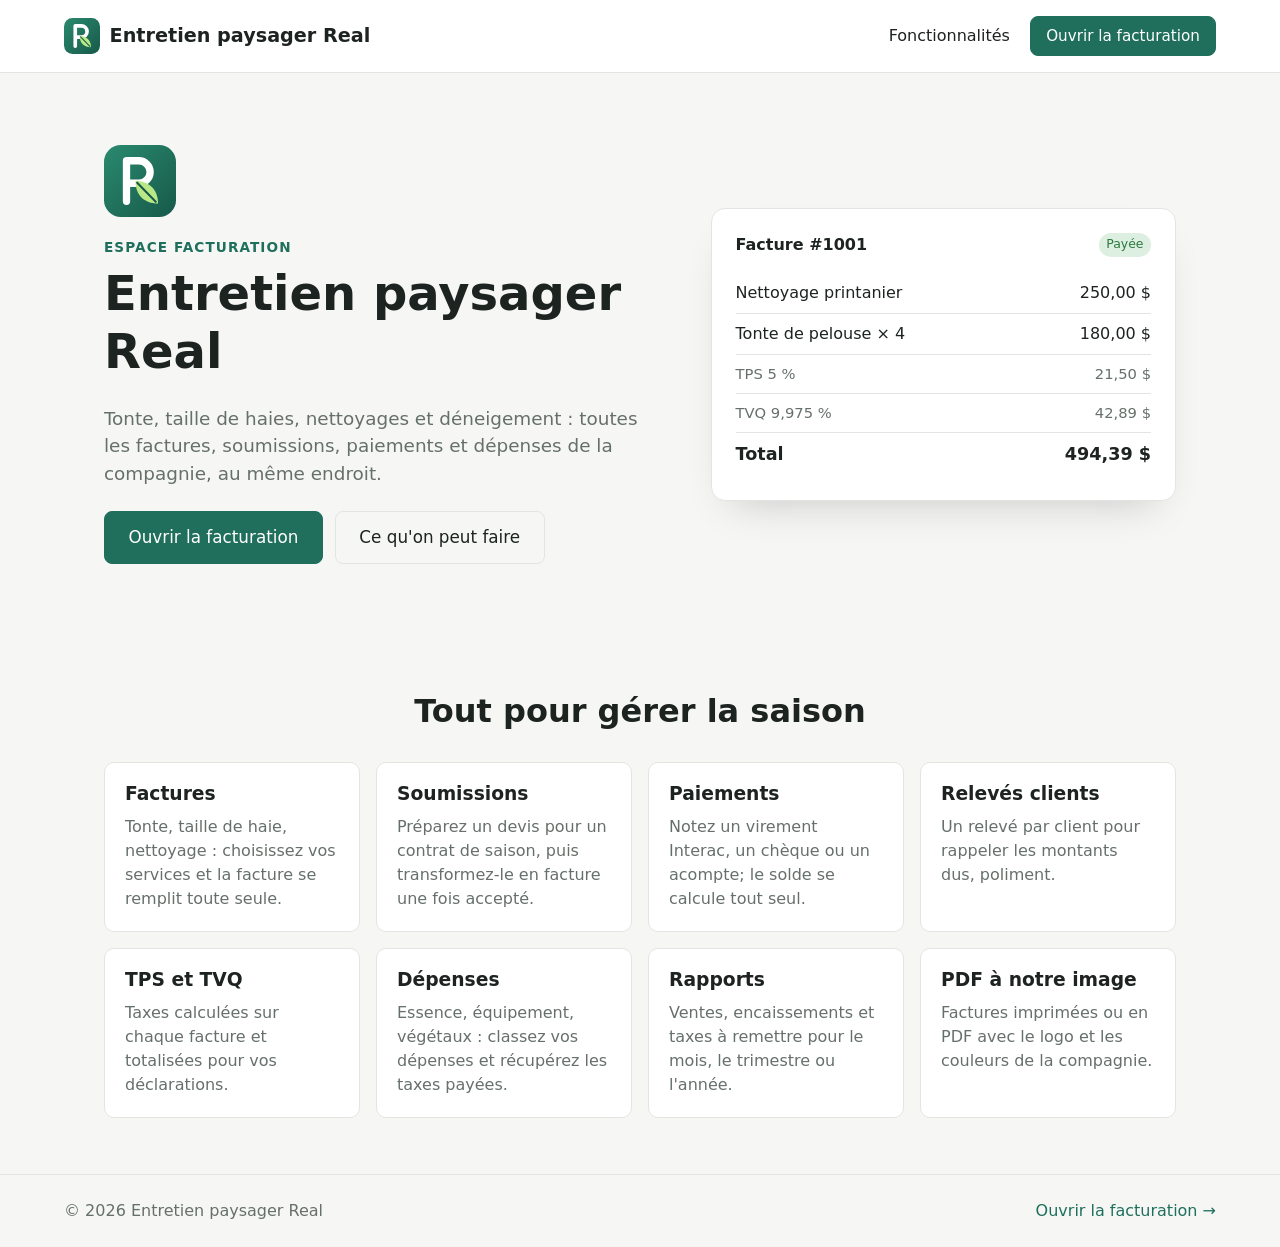
==== index.html @ 2d34df55 "Application de facturation Entretien paysager Real Factures, devis, paiements, releves, depenses et " ====
<!doctype html>
<html lang="fr">
<head>
<meta charset="utf-8">
<meta name="viewport" content="width=device-width, initial-scale=1">
<title>Entretien paysager Real — Facturation</title>
<link rel="stylesheet" href="styles.css">
<link rel="icon" href="logo.svg" type="image/svg+xml">
</head>
<body class="landing">
<header class="topbar">
  <a class="logo" href="index.html"><img class="logo-mark" src="logo.svg" alt=""> Entretien paysager Real</a>
  <nav>
    <a href="#fonctions">Fonctionnalités</a>
    <a class="btn btn-primary" href="app.html">Ouvrir la facturation</a>
  </nav>
</header>

<section class="hero">
  <div class="hero-text">
    <img class="hero-logo" src="logo.svg" alt="">
    <p class="eyebrow">Espace facturation</p>
    <h1>Entretien paysager Real</h1>
    <p>Tonte, taille de haies, nettoyages et déneigement : toutes les factures, soumissions, paiements et dépenses de la compagnie, au même endroit.</p>
    <div class="hero-actions">
      <a class="btn btn-primary btn-lg" href="app.html">Ouvrir la facturation</a>
      <a class="btn btn-ghost btn-lg" href="#fonctions">Ce qu'on peut faire</a>
    </div>
  </div>
  <div class="hero-card" aria-hidden="true">
    <div class="mock-head"><strong>Facture #1001</strong><span class="pill pill-paid">Payée</span></div>
    <div class="mock-row"><span>Nettoyage printanier</span><span>250,00 $</span></div>
    <div class="mock-row"><span>Tonte de pelouse × 4</span><span>180,00 $</span></div>
    <div class="mock-row muted"><span>TPS 5 %</span><span>21,50 $</span></div>
    <div class="mock-row muted"><span>TVQ 9,975 %</span><span>42,89 $</span></div>
    <div class="mock-row total"><span>Total</span><span>494,39 $</span></div>
  </div>
</section>

<section id="fonctions" class="features">
  <h2>Tout pour gérer la saison</h2>
  <div class="grid">
    <article><h3>Factures</h3><p>Tonte, taille de haie, nettoyage : choisissez vos services et la facture se remplit toute seule.</p></article>
    <article><h3>Soumissions</h3><p>Préparez un devis pour un contrat de saison, puis transformez-le en facture une fois accepté.</p></article>
    <article><h3>Paiements</h3><p>Notez un virement Interac, un chèque ou un acompte; le solde se calcule tout seul.</p></article>
    <article><h3>Relevés clients</h3><p>Un relevé par client pour rappeler les montants dus, poliment.</p></article>
    <article><h3>TPS et TVQ</h3><p>Taxes calculées sur chaque facture et totalisées pour vos déclarations.</p></article>
    <article><h3>Dépenses</h3><p>Essence, équipement, végétaux : classez vos dépenses et récupérez les taxes payées.</p></article>
    <article><h3>Rapports</h3><p>Ventes, encaissements et taxes à remettre pour le mois, le trimestre ou l'année.</p></article>
    <article><h3>PDF à notre image</h3><p>Factures imprimées ou en PDF avec le logo et les couleurs de la compagnie.</p></article>
  </div>
</section>

<footer class="footer">
  <span>© 2026 Entretien paysager Real</span>
  <a href="app.html">Ouvrir la facturation →</a>
</footer>
</body>
</html>
---- styles.css ----
:root {
  --brand: #1f6f5c;
  --brand-ink: #ffffff;
  --bg: #f6f7f5;
  --surface: #ffffff;
  --ink: #1d2320;
  --muted: #66706b;
  --line: #e2e6e3;
  --danger: #b4372f;
  --ok: #2c7a3f;
  --warn: #a8670b;
  --radius: 10px;
  font-family: system-ui, -apple-system, "Segoe UI", Roboto, sans-serif;
  color: var(--ink);
}
* { box-sizing: border-box; }
[hidden] { display: none !important; }
body { margin: 0; background: var(--bg); color: var(--ink); line-height: 1.5; }
a { color: var(--brand); text-decoration: none; }
h1, h2, h3 { line-height: 1.2; margin: 0 0 .5em; }

.btn { display: inline-flex; align-items: center; gap: .4em; border: 1px solid var(--line); background: var(--surface); color: var(--ink); padding: .5em 1em; border-radius: 8px; cursor: pointer; font: inherit; font-size: .95rem; }
.btn:hover { border-color: var(--brand); }
.btn-primary { background: var(--brand); color: var(--brand-ink); border-color: var(--brand); }
.btn-primary:hover { filter: brightness(1.08); }
.btn-ghost { background: transparent; }
.btn-danger { color: var(--danger); }
.btn-sm { padding: .25em .6em; font-size: .85rem; }
.btn-lg { padding: .75em 1.4em; font-size: 1.05rem; }

.logo { display: inline-flex; align-items: center; gap: .5em; font-weight: 700; font-size: 1.2rem; color: var(--ink); }
.logo-mark { display: block; width: 36px; height: 36px; }
.doc-logo { display: block; width: 56px; height: 56px; margin-bottom: 8px; }

.pill { font-size: .78rem; padding: .15em .6em; border-radius: 99px; background: var(--line); color: var(--muted); white-space: nowrap; }
.pill-paid { background: #dcefe1; color: var(--ok); }
.pill-partial { background: #fbecd2; color: var(--warn); }
.pill-unpaid, .pill-late { background: #f6dcda; color: var(--danger); }
.pill-accepted { background: #dcefe1; color: var(--ok); }

/* Landing */
.topbar { display: flex; justify-content: space-between; align-items: center; padding: 16px 5vw; background: var(--surface); border-bottom: 1px solid var(--line); flex-wrap: wrap; gap: 12px; }
.topbar nav { display: flex; gap: 20px; align-items: center; flex-wrap: wrap; }
.topbar nav a:not(.btn) { color: var(--ink); }
.hero { display: grid; grid-template-columns: 1.2fr 1fr; gap: 48px; align-items: center; padding: 72px 5vw; max-width: 1200px; margin: 0 auto; }
.hero h1 { font-size: clamp(2rem, 4vw, 3rem); }
.hero p { font-size: 1.15rem; color: var(--muted); }
.hero-logo { width: 72px; height: 72px; display: block; margin-bottom: 20px; }
.hero .eyebrow { font-size: .85rem; font-weight: 600; text-transform: uppercase; letter-spacing: .08em; color: var(--brand); margin: 0 0 8px; }
.hero-actions { display: flex; gap: 12px; flex-wrap: wrap; margin-top: 24px; }
.hero-card { background: var(--surface); border: 1px solid var(--line); border-radius: 14px; padding: 24px; box-shadow: 0 20px 40px -20px rgba(0,0,0,.2); }
.mock-head { display: flex; justify-content: space-between; margin-bottom: 16px; }
.mock-row { display: flex; justify-content: space-between; padding: 8px 0; border-bottom: 1px solid var(--line); }
.mock-row.muted { color: var(--muted); font-size: .92rem; }
.mock-row.total { font-weight: 700; border-bottom: 0; font-size: 1.1rem; }
.features, .pricing { padding: 56px 5vw; max-width: 1200px; margin: 0 auto; }
.features h2, .pricing h2 { text-align: center; font-size: 2rem; margin-bottom: 32px; }
.grid { display: grid; grid-template-columns: repeat(auto-fit, minmax(240px, 1fr)); gap: 16px; }
.grid article { background: var(--surface); border: 1px solid var(--line); border-radius: var(--radius); padding: 20px; }
.grid article p { color: var(--muted); margin: 0; }
.plan ul { padding-left: 1.2em; color: var(--muted); }
.plan .price { font-size: 2rem; font-weight: 700; color: var(--ink) !important; margin: 0 0 .5em !important; }
.plan .price small { font-size: 1rem; color: var(--muted); }
.plan-featured { border: 2px solid var(--brand) !important; }
.note { text-align: center; color: var(--muted); margin-top: 24px; }
.footer { display: flex; justify-content: space-between; flex-wrap: wrap; gap: 12px; padding: 24px 5vw; border-top: 1px solid var(--line); color: var(--muted); }

/* App */
body.app { display: grid; grid-template-columns: 230px 1fr; min-height: 100vh; }
.sidebar { background: var(--surface); border-right: 1px solid var(--line); padding: 20px 14px; position: sticky; top: 0; height: 100vh; }
.sidebar { display: flex; flex-direction: column; }
.sidebar-foot { margin-top: auto; padding-top: 16px; display: grid; gap: 8px; }
.sync { font-size: .78rem; color: var(--muted); }
.sync-error { color: var(--danger); }
.auth { position: fixed; inset: 0; z-index: 10; background: var(--bg); display: grid; place-items: center; padding: 16px; }
.auth[hidden] { display: none; }
.auth-card { width: min(400px, 100%); background: var(--surface); border: 1px solid var(--line); border-radius: 14px; padding: 28px; display: grid; gap: 4px; }
.auth-card .logo { margin-bottom: 12px; }
.auth-msg { background: var(--bg); border-radius: 8px; padding: 10px 12px; font-size: .9rem; margin: 0 0 8px; }
.auth-links { display: flex; justify-content: space-between; gap: 8px; margin-top: 12px; font-size: .88rem; }
.auth-links a { cursor: pointer; }
.sidebar .logo { font-size: 1.05rem; line-height: 1.25; }
.logo-mark { flex-shrink: 0; }
.sidebar nav { display: flex; flex-direction: column; gap: 2px; margin-top: 20px; }
.sidebar nav a { padding: .55em .8em; border-radius: 8px; color: var(--ink); cursor: pointer; }
.sidebar nav a:hover { background: var(--bg); }
.sidebar nav a.active { background: var(--brand); color: var(--brand-ink); }
.content { padding: 28px 32px; max-width: 1200px; width: 100%; min-width: 0; }
.page-head { display: flex; justify-content: space-between; align-items: center; gap: 12px; flex-wrap: wrap; margin-bottom: 20px; }
.page-head h1 { margin: 0; font-size: 1.6rem; }
.card { background: var(--surface); border: 1px solid var(--line); border-radius: var(--radius); padding: 20px; margin-bottom: 16px; }
.stats { display: grid; grid-template-columns: repeat(auto-fit, minmax(180px, 1fr)); gap: 12px; margin-bottom: 16px; }
.stat { background: var(--surface); border: 1px solid var(--line); border-radius: var(--radius); padding: 16px; }
.stat .label { color: var(--muted); font-size: .85rem; }
.stat .value { font-size: 1.5rem; font-weight: 700; }
.table-wrap { overflow-x: auto; }
table { width: 100%; border-collapse: collapse; }
th, td { text-align: left; padding: 10px 8px; border-bottom: 1px solid var(--line); vertical-align: middle; }
th { color: var(--muted); font-weight: 600; font-size: .85rem; }
td.num, th.num { text-align: right; font-variant-numeric: tabular-nums; white-space: nowrap; }
td { white-space: nowrap; }
td.actions { text-align: right; white-space: nowrap; }
td.actions .btn { margin-left: 4px; }
.empty { color: var(--muted); text-align: center; padding: 32px; }
.toolbar { display: flex; gap: 8px; flex-wrap: wrap; align-items: center; margin-bottom: 12px; }

label { display: block; font-size: .85rem; color: var(--muted); margin-bottom: 10px; }
input, select, textarea { display: block; width: 100%; margin-top: 4px; padding: .5em .6em; border: 1px solid var(--line); border-radius: 7px; font: inherit; color: var(--ink); background: var(--surface); }
input:focus, select:focus, textarea:focus { outline: 2px solid var(--brand); outline-offset: -1px; }
input[type=checkbox] { display: inline; width: auto; margin: 0 .4em 0 0; }
input[type=color] { height: 40px; padding: 2px; }
.row { display: grid; grid-template-columns: repeat(auto-fit, minmax(160px, 1fr)); gap: 12px; }

dialog { border: 0; border-radius: 14px; padding: 0; width: min(860px, 94vw); max-height: 92vh; box-shadow: 0 30px 60px -20px rgba(0,0,0,.4); }
dialog::backdrop { background: rgba(20,25,22,.45); }
#modal-form { padding: 24px; }
.modal-foot { display: flex; justify-content: flex-end; gap: 8px; margin-top: 16px; }
.items td { padding: 4px; }
.items input { margin: 0; }
.totals { margin-left: auto; width: min(320px, 100%); margin-top: 12px; }
.totals div { display: flex; justify-content: space-between; padding: 4px 0; }
.totals .grand { font-weight: 700; font-size: 1.1rem; border-top: 1px solid var(--line); padding-top: 8px; }

/* Printable document */
#print-area { display: none; }
.doc { background: #fff; color: #222; padding: 40px; font-size: 14px; }
.doc-head { display: flex; justify-content: space-between; gap: 24px; border-bottom: 4px solid var(--doc-color, var(--brand)); padding-bottom: 16px; margin-bottom: 24px; }
.doc-title { font-size: 28px; font-weight: 700; color: var(--doc-color, var(--brand)); text-transform: uppercase; letter-spacing: .05em; }
.doc-meta { text-align: right; }
.doc table th { color: #fff; background: var(--doc-color, var(--brand)); }
.doc .totals .grand { color: var(--doc-color, var(--brand)); }
.doc-foot { margin-top: 32px; color: #666; font-size: 12px; }

@media print {
  body.app { display: block; background: #fff; }
  .sidebar, .content, dialog { display: none !important; }
  #print-area { display: block; }
  .doc { padding: 0; }
  .doc table th { -webkit-print-color-adjust: exact; print-color-adjust: exact; }
  .doc-head { -webkit-print-color-adjust: exact; print-color-adjust: exact; }
}

@media (max-width: 800px) {
  .hero { grid-template-columns: 1fr; padding: 40px 16px; }
  .features, .pricing { padding: 40px 16px; }
  .topbar, .footer { padding: 14px 16px; }
  body.app { grid-template-columns: 1fr; }
  .sidebar { position: static; height: auto; padding: 12px 16px; }
  .sidebar nav { flex-direction: row; overflow-x: auto; margin-top: 12px; }
  .sidebar nav a { white-space: nowrap; }
  .content { padding: 20px 16px; }
}
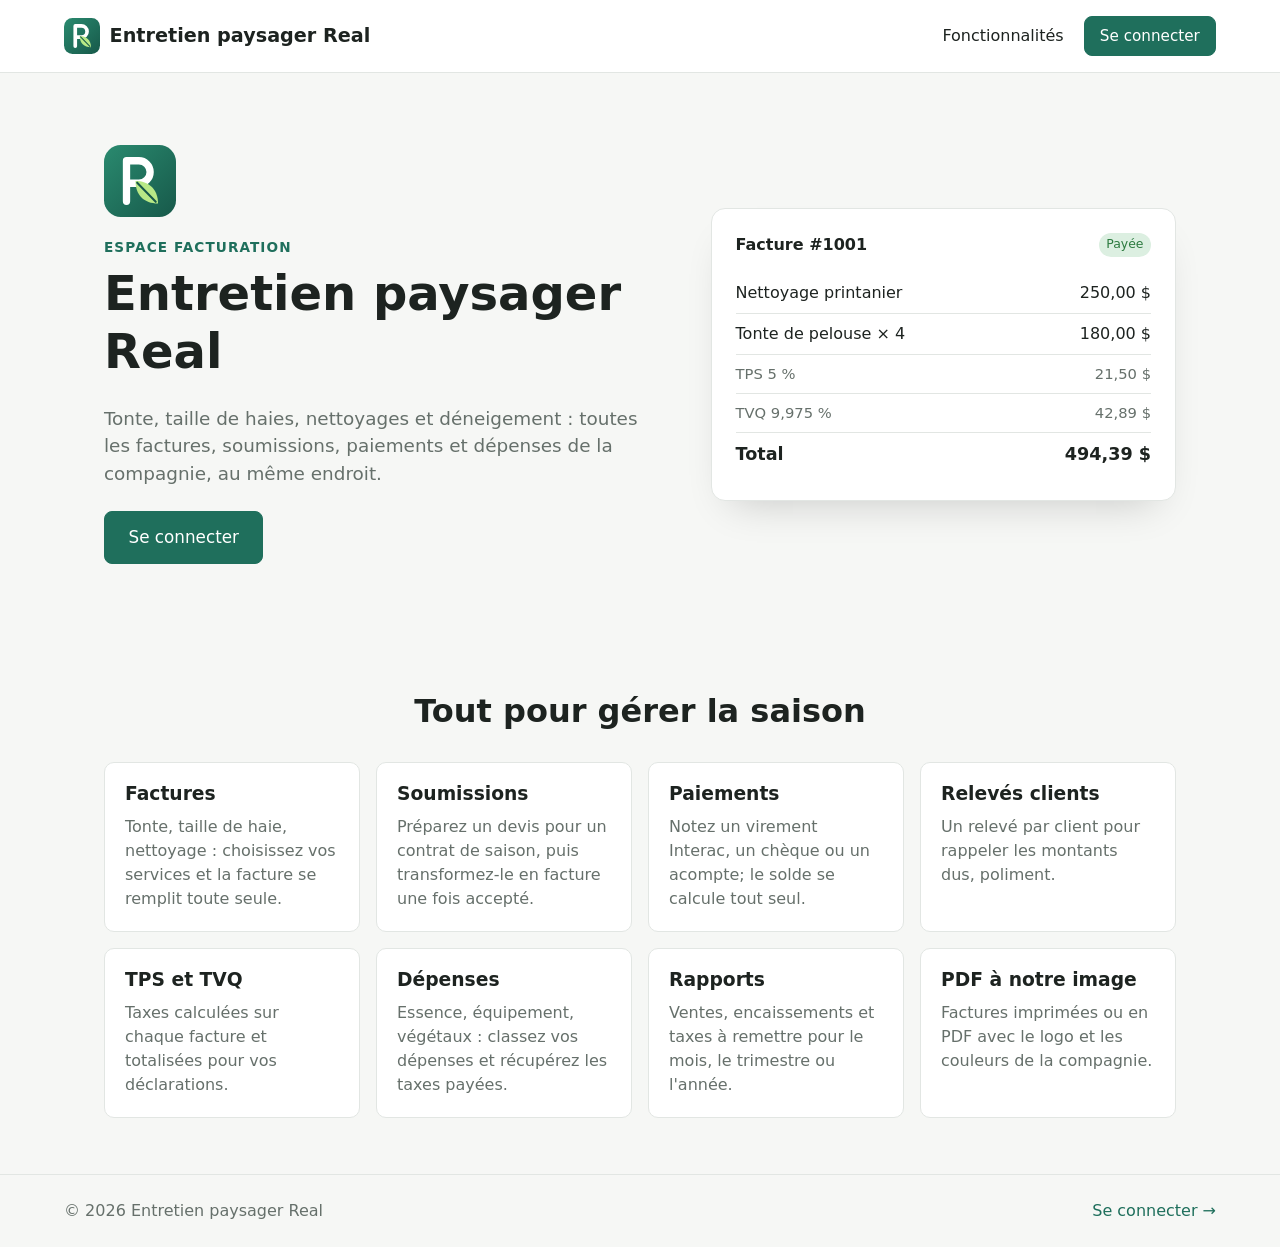
==== commit 02964650: "Page d'accueil : boutons « Se connecter » plus clairs Co-Authored-By: Claude Opus 5.5 <noreply@anthr" ====
--- a/index.html
+++ b/index.html
@@ -12,7 +12,7 @@
   <a class="logo" href="index.html"><img class="logo-mark" src="logo.svg" alt=""> Entretien paysager Real</a>
   <nav>
     <a href="#fonctions">Fonctionnalités</a>
-    <a class="btn btn-primary" href="app.html">Ouvrir la facturation</a>
+    <a class="btn btn-primary" href="app.html">Se connecter</a>
   </nav>
 </header>
 
@@ -23,8 +23,7 @@
     <h1>Entretien paysager Real</h1>
     <p>Tonte, taille de haies, nettoyages et déneigement : toutes les factures, soumissions, paiements et dépenses de la compagnie, au même endroit.</p>
     <div class="hero-actions">
-      <a class="btn btn-primary btn-lg" href="app.html">Ouvrir la facturation</a>
-      <a class="btn btn-ghost btn-lg" href="#fonctions">Ce qu'on peut faire</a>
+      <a class="btn btn-primary btn-lg" href="app.html">Se connecter</a>
     </div>
   </div>
   <div class="hero-card" aria-hidden="true">
@@ -53,7 +52,7 @@
 
 <footer class="footer">
   <span>© 2026 Entretien paysager Real</span>
-  <a href="app.html">Ouvrir la facturation →</a>
+  <a href="app.html">Se connecter →</a>
 </footer>
 </body>
 </html>
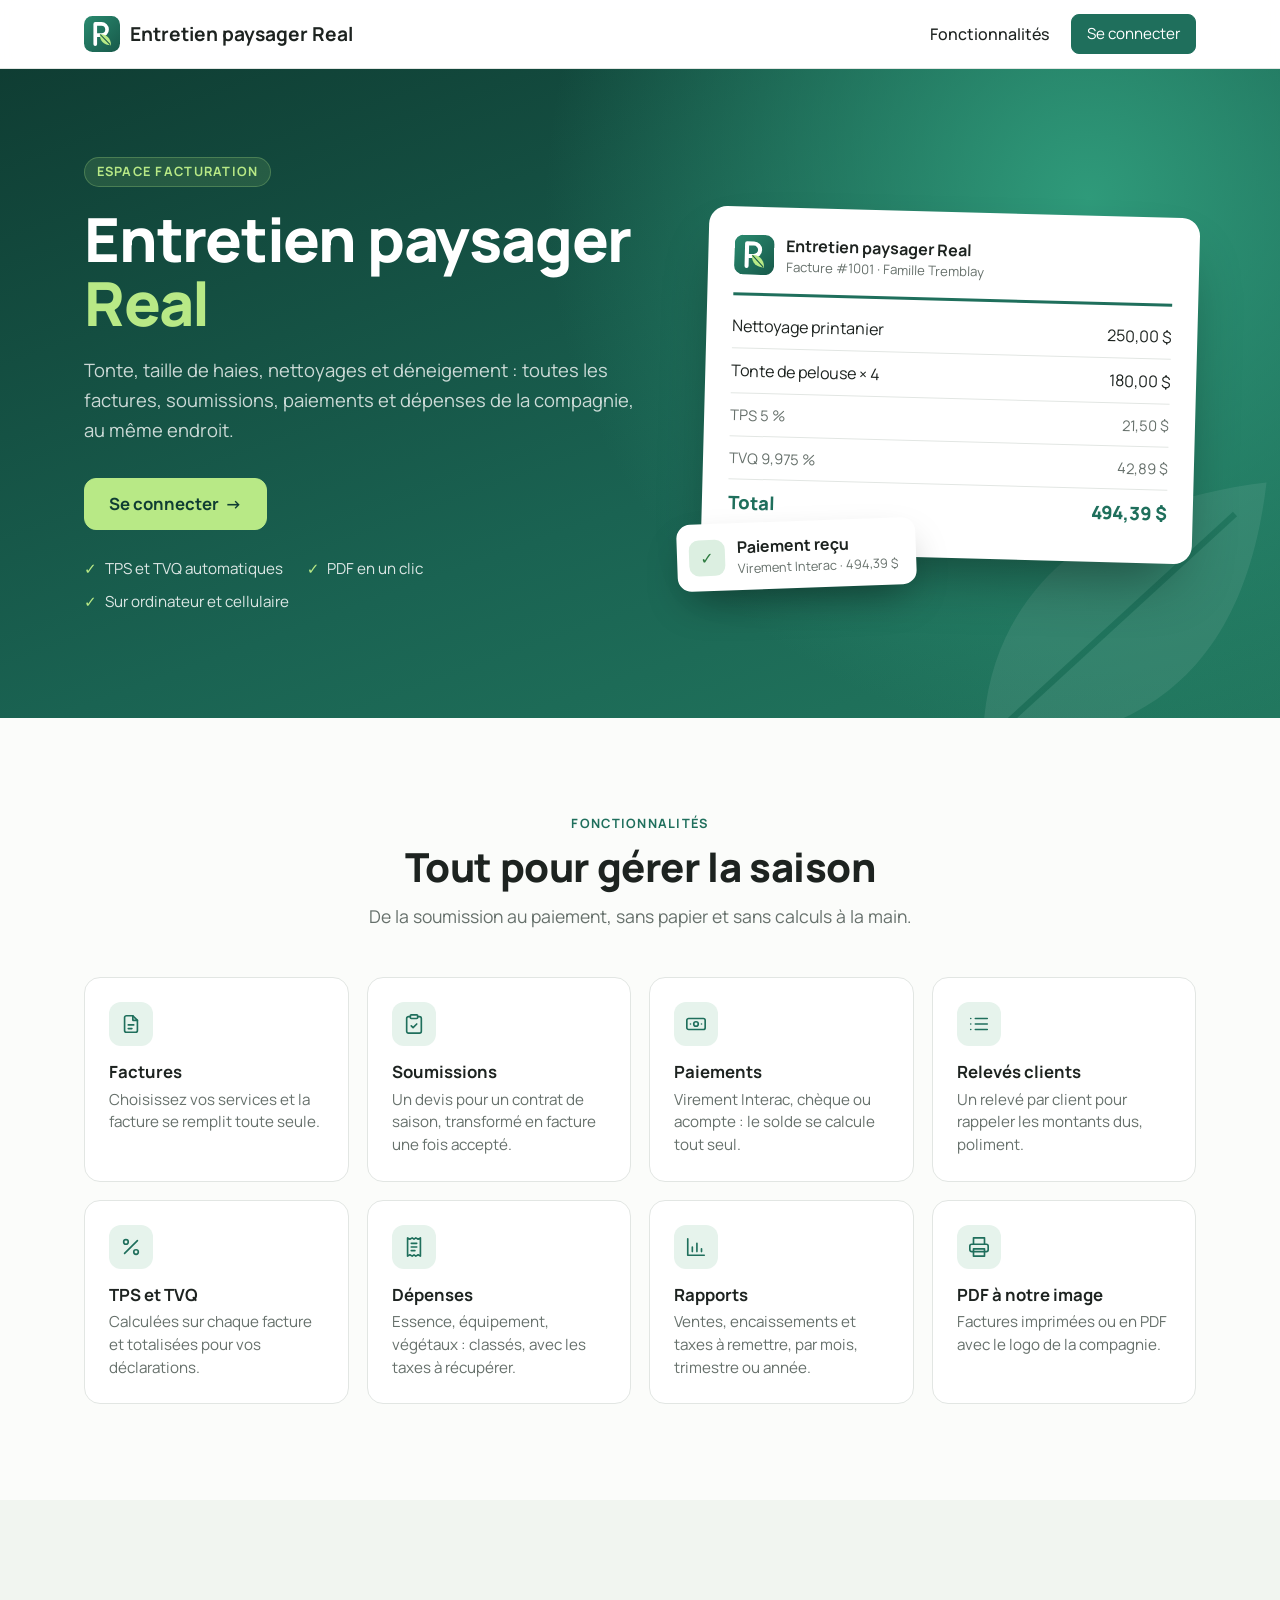
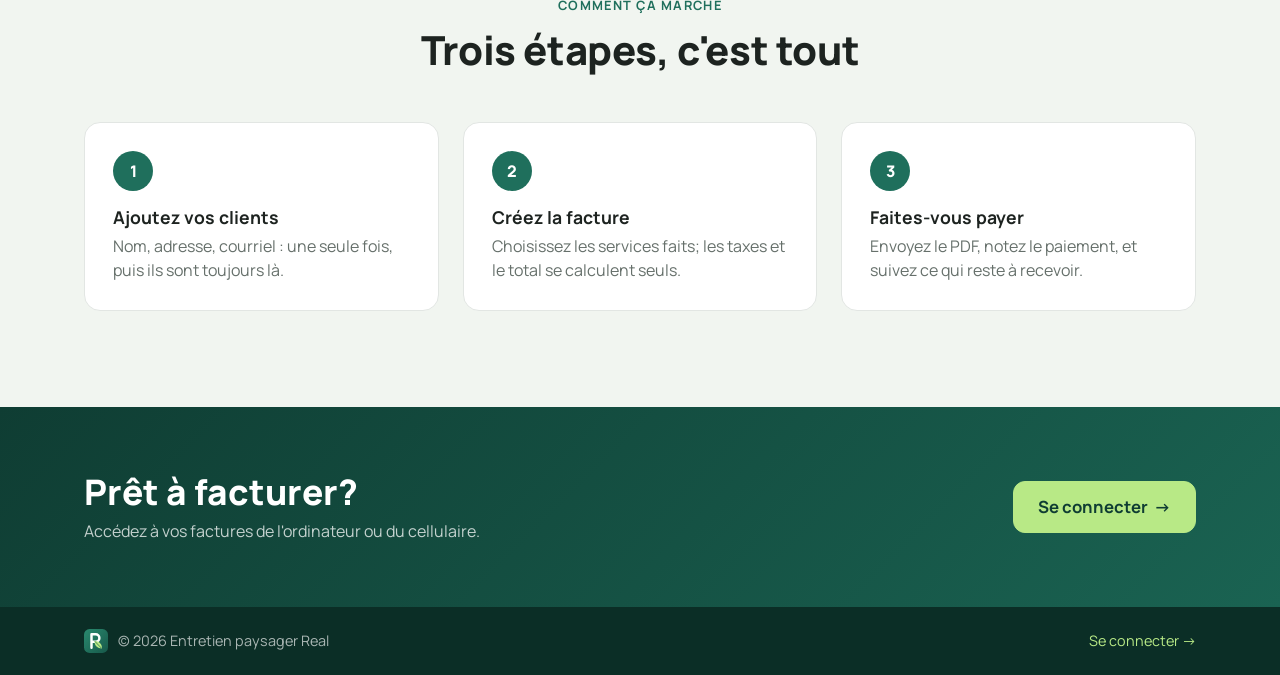
==== commit f962b597: "Nouveau design de la page d'accueil et de l'écran de connexion - En-tête vert avec dégradé, police M" ====
--- a/index.html
+++ b/index.html
@@ -4,55 +4,104 @@
 <meta charset="utf-8">
 <meta name="viewport" content="width=device-width, initial-scale=1">
 <title>Entretien paysager Real — Facturation</title>
+<link rel="preconnect" href="https://fonts.googleapis.com">
+<link rel="preconnect" href="https://fonts.gstatic.com" crossorigin>
+<link rel="stylesheet" href="https://fonts.googleapis.com/css2?family=Manrope:wght@400;500;600;700;800&display=swap">
 <link rel="stylesheet" href="styles.css">
 <link rel="icon" href="logo.svg" type="image/svg+xml">
 </head>
 <body class="landing">
 <header class="topbar">
-  <a class="logo" href="index.html"><img class="logo-mark" src="logo.svg" alt=""> Entretien paysager Real</a>
-  <nav>
-    <a href="#fonctions">Fonctionnalités</a>
-    <a class="btn btn-primary" href="app.html">Se connecter</a>
-  </nav>
+  <div class="wrap topbar-inner">
+    <a class="logo" href="index.html"><img class="logo-mark" src="logo.svg" alt=""> Entretien paysager Real</a>
+    <nav>
+      <a class="nav-link" href="#fonctions">Fonctionnalités</a>
+      <a class="btn btn-primary" href="app.html">Se connecter</a>
+    </nav>
+  </div>
 </header>
 
 <section class="hero">
-  <div class="hero-text">
-    <img class="hero-logo" src="logo.svg" alt="">
-    <p class="eyebrow">Espace facturation</p>
-    <h1>Entretien paysager Real</h1>
-    <p>Tonte, taille de haies, nettoyages et déneigement : toutes les factures, soumissions, paiements et dépenses de la compagnie, au même endroit.</p>
-    <div class="hero-actions">
-      <a class="btn btn-primary btn-lg" href="app.html">Se connecter</a>
+  <svg class="hero-leaves" viewBox="0 0 400 400" aria-hidden="true">
+    <path d="M60 340C60 200 160 110 330 90c-20 170-110 250-270 250z"/>
+    <path d="M60 340 300 120" class="vein"/>
+  </svg>
+  <div class="wrap hero-grid">
+    <div class="hero-text">
+      <span class="eyebrow">Espace facturation</span>
+      <h1>Entretien paysager <span class="accent">Real</span></h1>
+      <p class="lead">Tonte, taille de haies, nettoyages et déneigement : toutes les factures, soumissions, paiements et dépenses de la compagnie, au même endroit.</p>
+      <div class="hero-actions">
+        <a class="btn btn-leaf btn-lg" href="app.html">Se connecter <span aria-hidden="true">→</span></a>
+      </div>
+      <ul class="hero-points">
+        <li>TPS et TVQ automatiques</li>
+        <li>PDF en un clic</li>
+        <li>Sur ordinateur et cellulaire</li>
+      </ul>
     </div>
-  </div>
-  <div class="hero-card" aria-hidden="true">
-    <div class="mock-head"><strong>Facture #1001</strong><span class="pill pill-paid">Payée</span></div>
-    <div class="mock-row"><span>Nettoyage printanier</span><span>250,00 $</span></div>
-    <div class="mock-row"><span>Tonte de pelouse × 4</span><span>180,00 $</span></div>
-    <div class="mock-row muted"><span>TPS 5 %</span><span>21,50 $</span></div>
-    <div class="mock-row muted"><span>TVQ 9,975 %</span><span>42,89 $</span></div>
-    <div class="mock-row total"><span>Total</span><span>494,39 $</span></div>
+    <div class="hero-visual" aria-hidden="true">
+      <div class="hero-card">
+        <div class="mock-brand"><img src="logo.svg" alt=""><div><strong>Entretien paysager Real</strong><small>Facture #1001 · Famille Tremblay</small></div></div>
+        <div class="mock-row"><span>Nettoyage printanier</span><span>250,00 $</span></div>
+        <div class="mock-row"><span>Tonte de pelouse × 4</span><span>180,00 $</span></div>
+        <div class="mock-row muted"><span>TPS 5 %</span><span>21,50 $</span></div>
+        <div class="mock-row muted"><span>TVQ 9,975 %</span><span>42,89 $</span></div>
+        <div class="mock-row total"><span>Total</span><span>494,39 $</span></div>
+      </div>
+      <div class="float-card">
+        <span class="float-check">✓</span>
+        <div><strong>Paiement reçu</strong><small>Virement Interac · 494,39 $</small></div>
+      </div>
+    </div>
   </div>
 </section>
 
-<section id="fonctions" class="features">
-  <h2>Tout pour gérer la saison</h2>
-  <div class="grid">
-    <article><h3>Factures</h3><p>Tonte, taille de haie, nettoyage : choisissez vos services et la facture se remplit toute seule.</p></article>
-    <article><h3>Soumissions</h3><p>Préparez un devis pour un contrat de saison, puis transformez-le en facture une fois accepté.</p></article>
-    <article><h3>Paiements</h3><p>Notez un virement Interac, un chèque ou un acompte; le solde se calcule tout seul.</p></article>
-    <article><h3>Relevés clients</h3><p>Un relevé par client pour rappeler les montants dus, poliment.</p></article>
-    <article><h3>TPS et TVQ</h3><p>Taxes calculées sur chaque facture et totalisées pour vos déclarations.</p></article>
-    <article><h3>Dépenses</h3><p>Essence, équipement, végétaux : classez vos dépenses et récupérez les taxes payées.</p></article>
-    <article><h3>Rapports</h3><p>Ventes, encaissements et taxes à remettre pour le mois, le trimestre ou l'année.</p></article>
-    <article><h3>PDF à notre image</h3><p>Factures imprimées ou en PDF avec le logo et les couleurs de la compagnie.</p></article>
+<section id="fonctions" class="section">
+  <div class="wrap">
+    <p class="kicker">Fonctionnalités</p>
+    <h2>Tout pour gérer la saison</h2>
+    <p class="section-lead">De la soumission au paiement, sans papier et sans calculs à la main.</p>
+    <div class="feature-grid">
+      <article class="feature"><span class="icon"><svg viewBox="0 0 24 24"><path d="M14 3H7a2 2 0 0 0-2 2v14a2 2 0 0 0 2 2h10a2 2 0 0 0 2-2V8z"/><path d="M14 3v5h5M9 13h6M9 17h4"/></svg></span><h3>Factures</h3><p>Choisissez vos services et la facture se remplit toute seule.</p></article>
+      <article class="feature"><span class="icon"><svg viewBox="0 0 24 24"><rect x="8" y="2" width="8" height="4" rx="1"/><path d="M16 4h2a2 2 0 0 1 2 2v14a2 2 0 0 1-2 2H6a2 2 0 0 1-2-2V6a2 2 0 0 1 2-2h2"/><path d="m9 14 2 2 4-4"/></svg></span><h3>Soumissions</h3><p>Un devis pour un contrat de saison, transformé en facture une fois accepté.</p></article>
+      <article class="feature"><span class="icon"><svg viewBox="0 0 24 24"><rect x="2" y="6" width="20" height="12" rx="2"/><circle cx="12" cy="12" r="2.5"/><path d="M6 12h.01M18 12h.01"/></svg></span><h3>Paiements</h3><p>Virement Interac, chèque ou acompte : le solde se calcule tout seul.</p></article>
+      <article class="feature"><span class="icon"><svg viewBox="0 0 24 24"><path d="M8 6h13M8 12h13M8 18h13M3 6h.01M3 12h.01M3 18h.01"/></svg></span><h3>Relevés clients</h3><p>Un relevé par client pour rappeler les montants dus, poliment.</p></article>
+      <article class="feature"><span class="icon"><svg viewBox="0 0 24 24"><path d="M19 5 5 19"/><circle cx="6.5" cy="6.5" r="2.5"/><circle cx="17.5" cy="17.5" r="2.5"/></svg></span><h3>TPS et TVQ</h3><p>Calculées sur chaque facture et totalisées pour vos déclarations.</p></article>
+      <article class="feature"><span class="icon"><svg viewBox="0 0 24 24"><path d="M5 2v20l2.5-1.5L10 22l2-1.5 2 1.5 2.5-1.5L19 22V2l-2.5 1.5L14 2l-2 1.5L10 2 7.5 3.5z"/><path d="M9 8h6M9 12h6M9 16h4"/></svg></span><h3>Dépenses</h3><p>Essence, équipement, végétaux : classés, avec les taxes à récupérer.</p></article>
+      <article class="feature"><span class="icon"><svg viewBox="0 0 24 24"><path d="M3 3v18h18"/><path d="M8 17v-5M13 17V8M18 17v-3"/></svg></span><h3>Rapports</h3><p>Ventes, encaissements et taxes à remettre, par mois, trimestre ou année.</p></article>
+      <article class="feature"><span class="icon"><svg viewBox="0 0 24 24"><path d="M6 9V2h12v7"/><rect x="2" y="9" width="20" height="8" rx="2"/><path d="M6 14h12v8H6z"/></svg></span><h3>PDF à notre image</h3><p>Factures imprimées ou en PDF avec le logo de la compagnie.</p></article>
+    </div>
+  </div>
+</section>
+
+<section class="section section-alt">
+  <div class="wrap">
+    <p class="kicker">Comment ça marche</p>
+    <h2>Trois étapes, c'est tout</h2>
+    <ol class="steps">
+      <li><span class="num">1</span><h3>Ajoutez vos clients</h3><p>Nom, adresse, courriel : une seule fois, puis ils sont toujours là.</p></li>
+      <li><span class="num">2</span><h3>Créez la facture</h3><p>Choisissez les services faits; les taxes et le total se calculent seuls.</p></li>
+      <li><span class="num">3</span><h3>Faites-vous payer</h3><p>Envoyez le PDF, notez le paiement, et suivez ce qui reste à recevoir.</p></li>
+    </ol>
+  </div>
+</section>
+
+<section class="cta">
+  <div class="wrap cta-inner">
+    <div>
+      <h2>Prêt à facturer?</h2>
+      <p>Accédez à vos factures de l'ordinateur ou du cellulaire.</p>
+    </div>
+    <a class="btn btn-leaf btn-lg" href="app.html">Se connecter <span aria-hidden="true">→</span></a>
   </div>
 </section>
 
 <footer class="footer">
-  <span>© 2026 Entretien paysager Real</span>
-  <a href="app.html">Se connecter →</a>
+  <div class="wrap footer-inner">
+    <span class="footer-brand"><img src="logo.svg" alt=""> © 2026 Entretien paysager Real</span>
+    <a href="app.html">Se connecter →</a>
+  </div>
 </footer>
 </body>
 </html>
--- a/styles.css
+++ b/styles.css
@@ -10,7 +10,7 @@
   --ok: #2c7a3f;
   --warn: #a8670b;
   --radius: 10px;
-  font-family: system-ui, -apple-system, "Segoe UI", Roboto, sans-serif;
+  font-family: "Manrope", system-ui, -apple-system, "Segoe UI", Roboto, sans-serif;
   color: var(--ink);
 }
 * { box-sizing: border-box; }
@@ -39,31 +39,92 @@
 .pill-accepted { background: #dcefe1; color: var(--ok); }
 
 /* Landing */
-.topbar { display: flex; justify-content: space-between; align-items: center; padding: 16px 5vw; background: var(--surface); border-bottom: 1px solid var(--line); flex-wrap: wrap; gap: 12px; }
-.topbar nav { display: flex; gap: 20px; align-items: center; flex-wrap: wrap; }
-.topbar nav a:not(.btn) { color: var(--ink); }
-.hero { display: grid; grid-template-columns: 1.2fr 1fr; gap: 48px; align-items: center; padding: 72px 5vw; max-width: 1200px; margin: 0 auto; }
-.hero h1 { font-size: clamp(2rem, 4vw, 3rem); }
-.hero p { font-size: 1.15rem; color: var(--muted); }
-.hero-logo { width: 72px; height: 72px; display: block; margin-bottom: 20px; }
-.hero .eyebrow { font-size: .85rem; font-weight: 600; text-transform: uppercase; letter-spacing: .08em; color: var(--brand); margin: 0 0 8px; }
-.hero-actions { display: flex; gap: 12px; flex-wrap: wrap; margin-top: 24px; }
-.hero-card { background: var(--surface); border: 1px solid var(--line); border-radius: 14px; padding: 24px; box-shadow: 0 20px 40px -20px rgba(0,0,0,.2); }
-.mock-head { display: flex; justify-content: space-between; margin-bottom: 16px; }
-.mock-row { display: flex; justify-content: space-between; padding: 8px 0; border-bottom: 1px solid var(--line); }
+.landing { --deep: #0f3d33; --leaf: #b8e986; background: #fbfcfa; }
+.wrap { max-width: 1160px; margin: 0 auto; padding: 0 24px; }
+.btn-leaf { background: var(--leaf); color: var(--deep); border-color: var(--leaf); font-weight: 700; }
+.btn-leaf:hover { filter: brightness(1.05); transform: translateY(-1px); }
+.btn { transition: transform .15s, filter .15s, border-color .15s; }
+.btn-lg { border-radius: 12px; }
+
+.topbar { position: sticky; top: 0; z-index: 5; background: rgba(255,255,255,.85); backdrop-filter: blur(10px); border-bottom: 1px solid var(--line); }
+.topbar-inner { display: flex; justify-content: space-between; align-items: center; gap: 12px; padding-top: 14px; padding-bottom: 14px; }
+.topbar nav { display: flex; gap: 22px; align-items: center; }
+.nav-link { color: var(--ink); font-weight: 500; }
+.nav-link:hover { color: var(--brand); }
+
+.hero { position: relative; overflow: hidden; color: #fff; background: radial-gradient(circle at 85% 20%, #2f9a7a 0%, transparent 45%), linear-gradient(160deg, var(--deep) 0%, #1a6352 60%, #22785f 100%); }
+.hero-leaves { position: absolute; right: -60px; bottom: -90px; width: 420px; opacity: .08; pointer-events: none; }
+.hero-leaves path { fill: #fff; }
+.hero-leaves .vein { fill: none; stroke: var(--deep); stroke-width: 6; }
+.hero-grid { position: relative; display: grid; grid-template-columns: 1.15fr 1fr; gap: 56px; align-items: center; padding-top: 88px; padding-bottom: 104px; }
+.eyebrow { display: inline-block; font-size: .8rem; font-weight: 700; text-transform: uppercase; letter-spacing: .1em; color: var(--leaf); background: rgba(184,233,134,.12); border: 1px solid rgba(184,233,134,.25); padding: .35em .9em; border-radius: 99px; margin-bottom: 20px; }
+.hero h1 { font-size: clamp(2.4rem, 5.2vw, 3.8rem); font-weight: 800; letter-spacing: -.02em; line-height: 1.05; margin-bottom: 20px; }
+.hero .accent { color: var(--leaf); }
+.lead { font-size: 1.15rem; line-height: 1.65; color: rgba(255,255,255,.78); max-width: 34em; margin: 0; }
+.hero-actions { display: flex; gap: 12px; flex-wrap: wrap; margin-top: 32px; }
+.hero-points { list-style: none; padding: 0; margin: 28px 0 0; display: flex; flex-wrap: wrap; gap: 10px 24px; font-size: .95rem; color: rgba(255,255,255,.85); }
+.hero-points li::before { content: "✓"; color: var(--leaf); font-weight: 800; margin-right: 8px; }
+
+.hero-visual { position: relative; }
+.hero-card { color: var(--ink); background: #fff; border-radius: 18px; padding: 26px; box-shadow: 0 30px 60px -20px rgba(0,0,0,.45); transform: rotate(1.5deg); }
+.mock-brand { display: flex; gap: 12px; align-items: center; padding-bottom: 16px; margin-bottom: 8px; border-bottom: 3px solid var(--brand); }
+.mock-brand img { width: 40px; height: 40px; }
+.mock-brand small { display: block; color: var(--muted); font-size: .82rem; }
+.mock-row { display: flex; justify-content: space-between; padding: 10px 0; border-bottom: 1px solid var(--line); }
 .mock-row.muted { color: var(--muted); font-size: .92rem; }
-.mock-row.total { font-weight: 700; border-bottom: 0; font-size: 1.1rem; }
-.features, .pricing { padding: 56px 5vw; max-width: 1200px; margin: 0 auto; }
-.features h2, .pricing h2 { text-align: center; font-size: 2rem; margin-bottom: 32px; }
-.grid { display: grid; grid-template-columns: repeat(auto-fit, minmax(240px, 1fr)); gap: 16px; }
-.grid article { background: var(--surface); border: 1px solid var(--line); border-radius: var(--radius); padding: 20px; }
-.grid article p { color: var(--muted); margin: 0; }
-.plan ul { padding-left: 1.2em; color: var(--muted); }
-.plan .price { font-size: 2rem; font-weight: 700; color: var(--ink) !important; margin: 0 0 .5em !important; }
-.plan .price small { font-size: 1rem; color: var(--muted); }
-.plan-featured { border: 2px solid var(--brand) !important; }
-.note { text-align: center; color: var(--muted); margin-top: 24px; }
-.footer { display: flex; justify-content: space-between; flex-wrap: wrap; gap: 12px; padding: 24px 5vw; border-top: 1px solid var(--line); color: var(--muted); }
+.mock-row.total { font-weight: 800; border-bottom: 0; font-size: 1.15rem; color: var(--brand); }
+.float-card { position: absolute; left: -28px; bottom: -30px; display: flex; gap: 12px; align-items: center; background: #fff; color: var(--ink); border-radius: 14px; padding: 12px 18px 12px 12px; box-shadow: 0 18px 40px -12px rgba(0,0,0,.4); transform: rotate(-2deg); }
+.float-card small { display: block; color: var(--muted); font-size: .8rem; }
+.float-check { display: grid; place-items: center; width: 36px; height: 36px; border-radius: 10px; background: #dcefe1; color: var(--ok); font-weight: 800; }
+
+.section { padding: 96px 0; }
+.section-alt { background: #f1f5f0; }
+.kicker { text-align: center; font-size: .8rem; font-weight: 700; text-transform: uppercase; letter-spacing: .1em; color: var(--brand); margin: 0 0 10px; }
+.section h2 { text-align: center; font-size: clamp(1.8rem, 3.5vw, 2.5rem); font-weight: 800; letter-spacing: -.01em; margin: 0 0 12px; }
+.section-lead { text-align: center; color: var(--muted); font-size: 1.1rem; margin: 0 auto 48px; max-width: 32em; }
+.feature-grid { display: grid; grid-template-columns: repeat(4, 1fr); gap: 18px; }
+.feature { background: #fff; border: 1px solid var(--line); border-radius: 16px; padding: 24px; transition: transform .2s, box-shadow .2s, border-color .2s; }
+.feature:hover { transform: translateY(-3px); box-shadow: 0 16px 32px -18px rgba(15,61,51,.35); border-color: #cfe3d8; }
+.feature h3 { font-size: 1.05rem; margin: 16px 0 6px; }
+.feature p { color: var(--muted); margin: 0; font-size: .95rem; }
+.icon { display: grid; place-items: center; width: 44px; height: 44px; border-radius: 12px; background: #e6f3ec; color: var(--brand); }
+.icon svg { width: 22px; height: 22px; fill: none; stroke: currentColor; stroke-width: 1.8; stroke-linecap: round; stroke-linejoin: round; }
+
+.steps { list-style: none; padding: 0; margin: 48px 0 0; display: grid; grid-template-columns: repeat(3, 1fr); gap: 24px; counter-reset: none; }
+.steps li { background: #fff; border-radius: 16px; padding: 28px; border: 1px solid var(--line); }
+.steps .num { display: grid; place-items: center; width: 40px; height: 40px; border-radius: 99px; background: var(--brand); color: #fff; font-weight: 800; }
+.steps h3 { margin: 16px 0 6px; font-size: 1.1rem; }
+.steps p { margin: 0; color: var(--muted); }
+
+.cta { background: linear-gradient(135deg, var(--deep), #1a6352); color: #fff; }
+.cta-inner { display: flex; justify-content: space-between; align-items: center; gap: 24px; flex-wrap: wrap; padding-top: 64px; padding-bottom: 64px; }
+.cta h2 { font-size: clamp(1.6rem, 3vw, 2.2rem); font-weight: 800; margin: 0 0 6px; }
+.cta p { margin: 0; color: rgba(255,255,255,.75); }
+
+.footer { background: #0b2e26; color: rgba(255,255,255,.65); font-size: .9rem; }
+.footer-inner { display: flex; justify-content: space-between; align-items: center; flex-wrap: wrap; gap: 12px; padding-top: 22px; padding-bottom: 22px; }
+.footer-brand { display: inline-flex; align-items: center; gap: 10px; }
+.footer-brand img { width: 24px; height: 24px; }
+.footer a { color: var(--leaf); }
+
+@media (max-width: 960px) {
+  .feature-grid { grid-template-columns: repeat(2, 1fr); }
+}
+@media (max-width: 800px) {
+  .wrap { padding: 0 16px; }
+  .hero-grid { grid-template-columns: 1fr; gap: 48px; padding-top: 48px; padding-bottom: 72px; }
+  .float-card { left: 8px; }
+  .hero-card { transform: none; }
+  .section { padding: 64px 0; }
+  .steps { grid-template-columns: 1fr; }
+  .topbar .logo { font-size: .95rem; line-height: 1.2; }
+  .topbar .logo-mark { width: 32px; height: 32px; }
+  .topbar .btn { white-space: nowrap; padding: .45em .8em; font-size: .88rem; }
+  .nav-link { display: none; }
+}
+@media (max-width: 480px) {
+  .feature-grid { grid-template-columns: 1fr; }
+}
 
 /* App */
 body.app { display: grid; grid-template-columns: 230px 1fr; min-height: 100vh; }
@@ -72,10 +133,13 @@
 .sidebar-foot { margin-top: auto; padding-top: 16px; display: grid; gap: 8px; }
 .sync { font-size: .78rem; color: var(--muted); }
 .sync-error { color: var(--danger); }
-.auth { position: fixed; inset: 0; z-index: 10; background: var(--bg); display: grid; place-items: center; padding: 16px; }
+.auth { position: fixed; inset: 0; z-index: 10; display: grid; place-items: center; padding: 16px; overflow-y: auto; background: radial-gradient(circle at 85% 15%, #2f9a7a 0%, transparent 45%), linear-gradient(160deg, #0f3d33 0%, #1a6352 60%, #22785f 100%); }
 .auth[hidden] { display: none; }
-.auth-card { width: min(400px, 100%); background: var(--surface); border: 1px solid var(--line); border-radius: 14px; padding: 28px; display: grid; gap: 4px; }
-.auth-card .logo { margin-bottom: 12px; }
+.auth-card { width: min(410px, 100%); background: var(--surface); border-radius: 20px; padding: 32px; display: grid; gap: 4px; box-shadow: 0 30px 60px -20px rgba(0,0,0,.5); }
+.auth-card .logo { margin-bottom: 18px; }
+.auth-card h2 { font-size: 1.5rem; font-weight: 800; }
+.auth-card .btn-primary { padding: .75em 1em; border-radius: 10px; font-weight: 700; margin-top: 6px; }
+.auth-card input { padding: .65em .75em; border-radius: 10px; }
 .auth-msg { background: var(--bg); border-radius: 8px; padding: 10px 12px; font-size: .9rem; margin: 0 0 8px; }
 .auth-links { display: flex; justify-content: space-between; gap: 8px; margin-top: 12px; font-size: .88rem; }
 .auth-links a { cursor: pointer; }
@@ -141,11 +205,8 @@
 }
 
 @media (max-width: 800px) {
-  .hero { grid-template-columns: 1fr; padding: 40px 16px; }
-  .features, .pricing { padding: 40px 16px; }
-  .topbar, .footer { padding: 14px 16px; }
   body.app { grid-template-columns: 1fr; }
-  .sidebar { position: static; height: auto; padding: 12px 16px; }
+  .sidebar { position: static; height: auto; padding: 12px 16px; min-width: 0; }
   .sidebar nav { flex-direction: row; overflow-x: auto; margin-top: 12px; }
   .sidebar nav a { white-space: nowrap; }
   .content { padding: 20px 16px; }
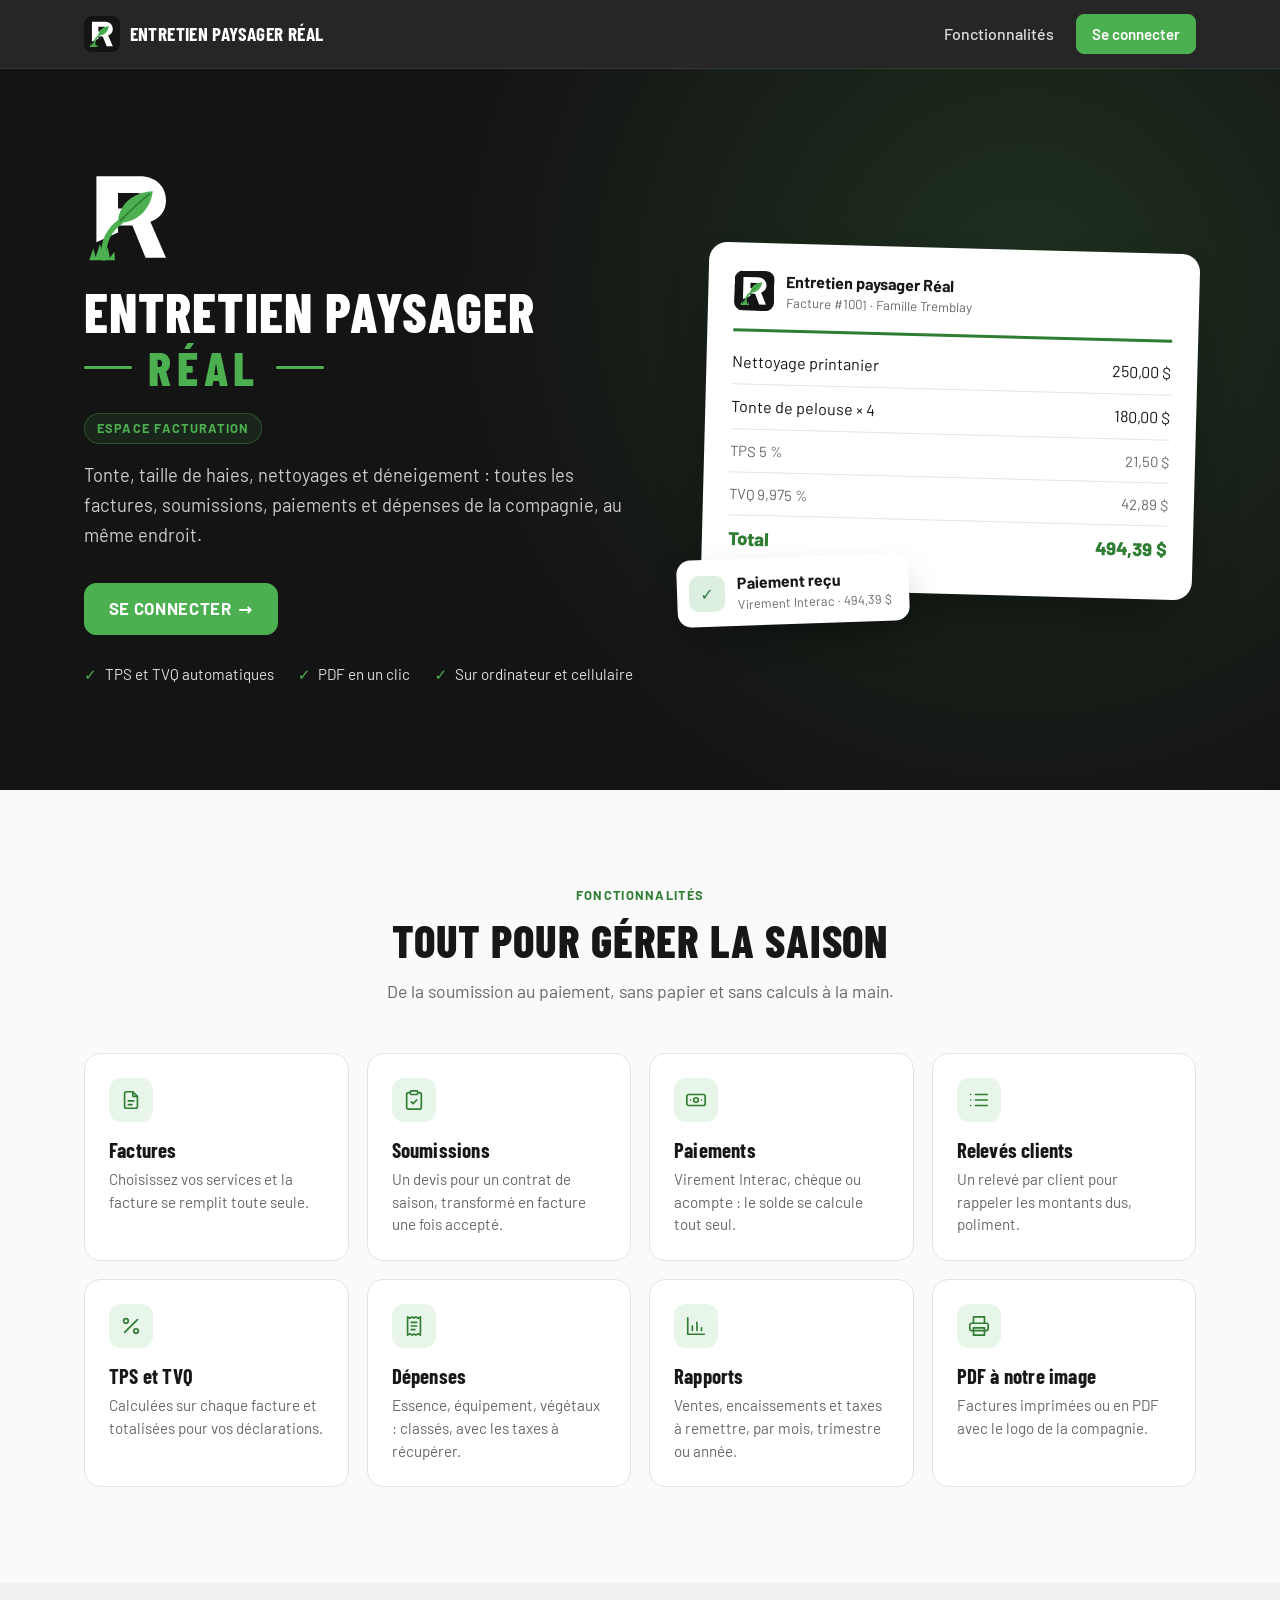
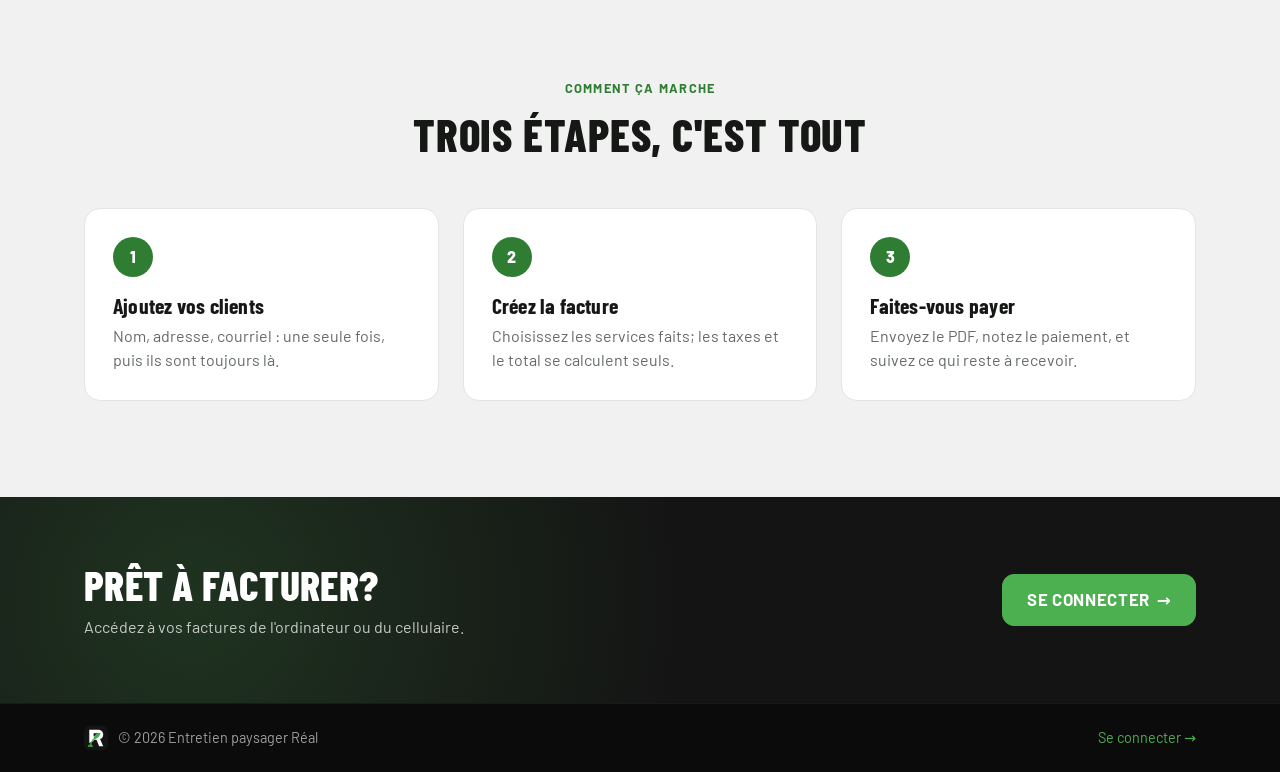
==== commit 0d4d4a35: "Design aux couleurs de la marque Entretien paysager Réal - Logo R blanc avec pousse verte sur fond n" ====
--- a/index.html
+++ b/index.html
@@ -3,17 +3,17 @@
 <head>
 <meta charset="utf-8">
 <meta name="viewport" content="width=device-width, initial-scale=1">
-<title>Entretien paysager Real — Facturation</title>
+<title>Entretien paysager Réal — Facturation</title>
 <link rel="preconnect" href="https://fonts.googleapis.com">
 <link rel="preconnect" href="https://fonts.gstatic.com" crossorigin>
-<link rel="stylesheet" href="https://fonts.googleapis.com/css2?family=Manrope:wght@400;500;600;700;800&display=swap">
+<link rel="stylesheet" href="https://fonts.googleapis.com/css2?family=Barlow:wght@400;500;600;700&family=Barlow+Condensed:wght@600;700;800&display=swap">
 <link rel="stylesheet" href="styles.css">
 <link rel="icon" href="logo.svg" type="image/svg+xml">
 </head>
 <body class="landing">
 <header class="topbar">
   <div class="wrap topbar-inner">
-    <a class="logo" href="index.html"><img class="logo-mark" src="logo.svg" alt=""> Entretien paysager Real</a>
+    <a class="logo" href="index.html"><img class="logo-mark" src="logo.svg" alt=""> Entretien paysager Réal</a>
     <nav>
       <a class="nav-link" href="#fonctions">Fonctionnalités</a>
       <a class="btn btn-primary" href="app.html">Se connecter</a>
@@ -22,14 +22,11 @@
 </header>
 
 <section class="hero">
-  <svg class="hero-leaves" viewBox="0 0 400 400" aria-hidden="true">
-    <path d="M60 340C60 200 160 110 330 90c-20 170-110 250-270 250z"/>
-    <path d="M60 340 300 120" class="vein"/>
-  </svg>
   <div class="wrap hero-grid">
     <div class="hero-text">
+      <img class="hero-mark" src="logo.svg" alt="">
+      <h1 class="brand-title"><span>Entretien paysager</span><span class="real">Réal</span></h1>
       <span class="eyebrow">Espace facturation</span>
-      <h1>Entretien paysager <span class="accent">Real</span></h1>
       <p class="lead">Tonte, taille de haies, nettoyages et déneigement : toutes les factures, soumissions, paiements et dépenses de la compagnie, au même endroit.</p>
       <div class="hero-actions">
         <a class="btn btn-leaf btn-lg" href="app.html">Se connecter <span aria-hidden="true">→</span></a>
@@ -42,7 +39,7 @@
     </div>
     <div class="hero-visual" aria-hidden="true">
       <div class="hero-card">
-        <div class="mock-brand"><img src="logo.svg" alt=""><div><strong>Entretien paysager Real</strong><small>Facture #1001 · Famille Tremblay</small></div></div>
+        <div class="mock-brand"><img src="logo.svg" alt=""><div><strong>Entretien paysager Réal</strong><small>Facture #1001 · Famille Tremblay</small></div></div>
         <div class="mock-row"><span>Nettoyage printanier</span><span>250,00 $</span></div>
         <div class="mock-row"><span>Tonte de pelouse × 4</span><span>180,00 $</span></div>
         <div class="mock-row muted"><span>TPS 5 %</span><span>21,50 $</span></div>
@@ -99,7 +96,7 @@
 
 <footer class="footer">
   <div class="wrap footer-inner">
-    <span class="footer-brand"><img src="logo.svg" alt=""> © 2026 Entretien paysager Real</span>
+    <span class="footer-brand"><img src="logo.svg" alt=""> © 2026 Entretien paysager Réal</span>
     <a href="app.html">Se connecter →</a>
   </div>
 </footer>
--- a/styles.css
+++ b/styles.css
@@ -1,23 +1,26 @@
 :root {
-  --brand: #1f6f5c;
+  --brand: #2e7d32;
   --brand-ink: #ffffff;
-  --bg: #f6f7f5;
+  --bg: #f5f6f5;
   --surface: #ffffff;
-  --ink: #1d2320;
-  --muted: #66706b;
-  --line: #e2e6e3;
+  --ink: #161816;
+  --muted: #646a65;
+  --line: #e2e5e2;
+  --black: #141414;
+  --green: #4caf50;
   --danger: #b4372f;
   --ok: #2c7a3f;
   --warn: #a8670b;
   --radius: 10px;
-  font-family: "Manrope", system-ui, -apple-system, "Segoe UI", Roboto, sans-serif;
+  font-family: "Barlow", system-ui, -apple-system, "Segoe UI", Roboto, sans-serif;
   color: var(--ink);
 }
 * { box-sizing: border-box; }
 [hidden] { display: none !important; }
 body { margin: 0; background: var(--bg); color: var(--ink); line-height: 1.5; }
 a { color: var(--brand); text-decoration: none; }
-h1, h2, h3 { line-height: 1.2; margin: 0 0 .5em; }
+h1, h2, h3 { line-height: 1.15; margin: 0 0 .5em; font-family: "Barlow Condensed", "Barlow", system-ui, sans-serif; font-weight: 700; letter-spacing: .01em; }
+.logo { font-family: "Barlow Condensed", "Barlow", system-ui, sans-serif; text-transform: uppercase; letter-spacing: .02em; }
 
 .btn { display: inline-flex; align-items: center; gap: .4em; border: 1px solid var(--line); background: var(--surface); color: var(--ink); padding: .5em 1em; border-radius: 8px; cursor: pointer; font: inherit; font-size: .95rem; }
 .btn:hover { border-color: var(--brand); }
@@ -39,27 +42,29 @@
 .pill-accepted { background: #dcefe1; color: var(--ok); }
 
 /* Landing */
-.landing { --deep: #0f3d33; --leaf: #b8e986; background: #fbfcfa; }
+.landing { --deep: #141414; --leaf: #4caf50; background: #fafafa; }
 .wrap { max-width: 1160px; margin: 0 auto; padding: 0 24px; }
-.btn-leaf { background: var(--leaf); color: var(--deep); border-color: var(--leaf); font-weight: 700; }
+.btn-leaf { background: var(--leaf); color: #fff; border-color: var(--leaf); font-weight: 700; text-transform: uppercase; letter-spacing: .04em; }
 .btn-leaf:hover { filter: brightness(1.05); transform: translateY(-1px); }
 .btn { transition: transform .15s, filter .15s, border-color .15s; }
 .btn-lg { border-radius: 12px; }
 
-.topbar { position: sticky; top: 0; z-index: 5; background: rgba(255,255,255,.85); backdrop-filter: blur(10px); border-bottom: 1px solid var(--line); }
+.topbar { position: sticky; top: 0; z-index: 5; background: rgba(20,20,20,.92); backdrop-filter: blur(10px); border-bottom: 1px solid rgba(255,255,255,.08); }
+.topbar .logo { color: #fff; }
+.topbar .btn-primary { background: var(--leaf); border-color: var(--leaf); font-weight: 600; }
 .topbar-inner { display: flex; justify-content: space-between; align-items: center; gap: 12px; padding-top: 14px; padding-bottom: 14px; }
 .topbar nav { display: flex; gap: 22px; align-items: center; }
-.nav-link { color: var(--ink); font-weight: 500; }
-.nav-link:hover { color: var(--brand); }
-
-.hero { position: relative; overflow: hidden; color: #fff; background: radial-gradient(circle at 85% 20%, #2f9a7a 0%, transparent 45%), linear-gradient(160deg, var(--deep) 0%, #1a6352 60%, #22785f 100%); }
-.hero-leaves { position: absolute; right: -60px; bottom: -90px; width: 420px; opacity: .08; pointer-events: none; }
-.hero-leaves path { fill: #fff; }
-.hero-leaves .vein { fill: none; stroke: var(--deep); stroke-width: 6; }
+.nav-link { color: rgba(255,255,255,.85); font-weight: 500; }
+.nav-link:hover { color: var(--leaf); }
+
+.hero { position: relative; overflow: hidden; color: #fff; background: radial-gradient(circle at 80% 30%, rgba(76,175,80,.18) 0%, transparent 50%), var(--deep); }
+.hero-mark { width: 120px; height: 120px; display: block; margin: 0 0 8px -14px; }
+.brand-title { display: grid; gap: 4px; text-transform: uppercase; margin-bottom: 22px; }
+.brand-title span:first-child { font-size: clamp(2.2rem, 4.6vw, 3.4rem); font-weight: 800; letter-spacing: .02em; line-height: 1; }
+.brand-title .real { display: flex; align-items: center; gap: 16px; color: var(--leaf); font-size: clamp(2rem, 4vw, 3rem); font-weight: 800; letter-spacing: .12em; line-height: 1; }
+.brand-title .real::before, .brand-title .real::after { content: ""; height: 3px; background: var(--leaf); border-radius: 2px; flex: 0 0 48px; }
 .hero-grid { position: relative; display: grid; grid-template-columns: 1.15fr 1fr; gap: 56px; align-items: center; padding-top: 88px; padding-bottom: 104px; }
-.eyebrow { display: inline-block; font-size: .8rem; font-weight: 700; text-transform: uppercase; letter-spacing: .1em; color: var(--leaf); background: rgba(184,233,134,.12); border: 1px solid rgba(184,233,134,.25); padding: .35em .9em; border-radius: 99px; margin-bottom: 20px; }
-.hero h1 { font-size: clamp(2.4rem, 5.2vw, 3.8rem); font-weight: 800; letter-spacing: -.02em; line-height: 1.05; margin-bottom: 20px; }
-.hero .accent { color: var(--leaf); }
+.eyebrow { display: inline-block; font-size: .8rem; font-weight: 700; text-transform: uppercase; letter-spacing: .1em; color: var(--leaf); background: rgba(76,175,80,.12); border: 1px solid rgba(76,175,80,.3); padding: .35em .9em; border-radius: 99px; margin-bottom: 16px; }
 .lead { font-size: 1.15rem; line-height: 1.65; color: rgba(255,255,255,.78); max-width: 34em; margin: 0; }
 .hero-actions { display: flex; gap: 12px; flex-wrap: wrap; margin-top: 32px; }
 .hero-points { list-style: none; padding: 0; margin: 28px 0 0; display: flex; flex-wrap: wrap; gap: 10px 24px; font-size: .95rem; color: rgba(255,255,255,.85); }
@@ -78,30 +83,30 @@
 .float-check { display: grid; place-items: center; width: 36px; height: 36px; border-radius: 10px; background: #dcefe1; color: var(--ok); font-weight: 800; }
 
 .section { padding: 96px 0; }
-.section-alt { background: #f1f5f0; }
+.section-alt { background: #f0f1f0; }
 .kicker { text-align: center; font-size: .8rem; font-weight: 700; text-transform: uppercase; letter-spacing: .1em; color: var(--brand); margin: 0 0 10px; }
-.section h2 { text-align: center; font-size: clamp(1.8rem, 3.5vw, 2.5rem); font-weight: 800; letter-spacing: -.01em; margin: 0 0 12px; }
+.section h2 { text-align: center; font-size: clamp(2rem, 4vw, 2.8rem); font-weight: 800; text-transform: uppercase; letter-spacing: .02em; margin: 0 0 12px; }
 .section-lead { text-align: center; color: var(--muted); font-size: 1.1rem; margin: 0 auto 48px; max-width: 32em; }
 .feature-grid { display: grid; grid-template-columns: repeat(4, 1fr); gap: 18px; }
 .feature { background: #fff; border: 1px solid var(--line); border-radius: 16px; padding: 24px; transition: transform .2s, box-shadow .2s, border-color .2s; }
-.feature:hover { transform: translateY(-3px); box-shadow: 0 16px 32px -18px rgba(15,61,51,.35); border-color: #cfe3d8; }
-.feature h3 { font-size: 1.05rem; margin: 16px 0 6px; }
+.feature:hover { transform: translateY(-3px); box-shadow: 0 16px 32px -18px rgba(0,0,0,.3); border-color: #c8e6c9; }
+.feature h3 { font-size: 1.3rem; margin: 16px 0 6px; }
 .feature p { color: var(--muted); margin: 0; font-size: .95rem; }
-.icon { display: grid; place-items: center; width: 44px; height: 44px; border-radius: 12px; background: #e6f3ec; color: var(--brand); }
+.icon { display: grid; place-items: center; width: 44px; height: 44px; border-radius: 12px; background: #e8f5e9; color: var(--brand); }
 .icon svg { width: 22px; height: 22px; fill: none; stroke: currentColor; stroke-width: 1.8; stroke-linecap: round; stroke-linejoin: round; }
 
 .steps { list-style: none; padding: 0; margin: 48px 0 0; display: grid; grid-template-columns: repeat(3, 1fr); gap: 24px; counter-reset: none; }
 .steps li { background: #fff; border-radius: 16px; padding: 28px; border: 1px solid var(--line); }
 .steps .num { display: grid; place-items: center; width: 40px; height: 40px; border-radius: 99px; background: var(--brand); color: #fff; font-weight: 800; }
-.steps h3 { margin: 16px 0 6px; font-size: 1.1rem; }
+.steps h3 { margin: 16px 0 6px; font-size: 1.35rem; }
 .steps p { margin: 0; color: var(--muted); }
 
-.cta { background: linear-gradient(135deg, var(--deep), #1a6352); color: #fff; }
+.cta { background: radial-gradient(circle at 15% 50%, rgba(76,175,80,.2) 0%, transparent 45%), var(--deep); color: #fff; }
 .cta-inner { display: flex; justify-content: space-between; align-items: center; gap: 24px; flex-wrap: wrap; padding-top: 64px; padding-bottom: 64px; }
-.cta h2 { font-size: clamp(1.6rem, 3vw, 2.2rem); font-weight: 800; margin: 0 0 6px; }
+.cta h2 { font-size: clamp(2rem, 3.6vw, 2.6rem); font-weight: 800; text-transform: uppercase; margin: 0 0 6px; }
 .cta p { margin: 0; color: rgba(255,255,255,.75); }
 
-.footer { background: #0b2e26; color: rgba(255,255,255,.65); font-size: .9rem; }
+.footer { background: #0b0b0b; color: rgba(255,255,255,.6); font-size: .9rem; border-top: 1px solid rgba(255,255,255,.06); }
 .footer-inner { display: flex; justify-content: space-between; align-items: center; flex-wrap: wrap; gap: 12px; padding-top: 22px; padding-bottom: 22px; }
 .footer-brand { display: inline-flex; align-items: center; gap: 10px; }
 .footer-brand img { width: 24px; height: 24px; }
@@ -128,15 +133,19 @@
 
 /* App */
 body.app { display: grid; grid-template-columns: 230px 1fr; min-height: 100vh; }
-.sidebar { background: var(--surface); border-right: 1px solid var(--line); padding: 20px 14px; position: sticky; top: 0; height: 100vh; }
+.sidebar { background: var(--black); color: #fff; padding: 20px 14px; position: sticky; top: 0; height: 100vh; }
+.sidebar .logo { color: #fff; }
+.sidebar .sync { color: rgba(255,255,255,.55); }
+.sidebar .btn { background: transparent; color: #fff; border-color: rgba(255,255,255,.25); }
 .sidebar { display: flex; flex-direction: column; }
 .sidebar-foot { margin-top: auto; padding-top: 16px; display: grid; gap: 8px; }
 .sync { font-size: .78rem; color: var(--muted); }
 .sync-error { color: var(--danger); }
-.auth { position: fixed; inset: 0; z-index: 10; display: grid; place-items: center; padding: 16px; overflow-y: auto; background: radial-gradient(circle at 85% 15%, #2f9a7a 0%, transparent 45%), linear-gradient(160deg, #0f3d33 0%, #1a6352 60%, #22785f 100%); }
+.auth { position: fixed; inset: 0; z-index: 10; display: grid; place-items: center; padding: 16px; overflow-y: auto; background: radial-gradient(circle at 80% 20%, rgba(76,175,80,.2) 0%, transparent 50%), var(--black); }
 .auth[hidden] { display: none; }
 .auth-card { width: min(410px, 100%); background: var(--surface); border-radius: 20px; padding: 32px; display: grid; gap: 4px; box-shadow: 0 30px 60px -20px rgba(0,0,0,.5); }
 .auth-card .logo { margin-bottom: 18px; }
+.auth-loading { margin: 0; color: var(--muted); }
 .auth-card h2 { font-size: 1.5rem; font-weight: 800; }
 .auth-card .btn-primary { padding: .75em 1em; border-radius: 10px; font-weight: 700; margin-top: 6px; }
 .auth-card input { padding: .65em .75em; border-radius: 10px; }
@@ -146,8 +155,8 @@
 .sidebar .logo { font-size: 1.05rem; line-height: 1.25; }
 .logo-mark { flex-shrink: 0; }
 .sidebar nav { display: flex; flex-direction: column; gap: 2px; margin-top: 20px; }
-.sidebar nav a { padding: .55em .8em; border-radius: 8px; color: var(--ink); cursor: pointer; }
-.sidebar nav a:hover { background: var(--bg); }
+.sidebar nav a { padding: .55em .8em; border-radius: 8px; color: rgba(255,255,255,.82); cursor: pointer; }
+.sidebar nav a:hover { background: rgba(255,255,255,.08); color: #fff; }
 .sidebar nav a.active { background: var(--brand); color: var(--brand-ink); }
 .content { padding: 28px 32px; max-width: 1200px; width: 100%; min-width: 0; }
 .page-head { display: flex; justify-content: space-between; align-items: center; gap: 12px; flex-wrap: wrap; margin-bottom: 20px; }
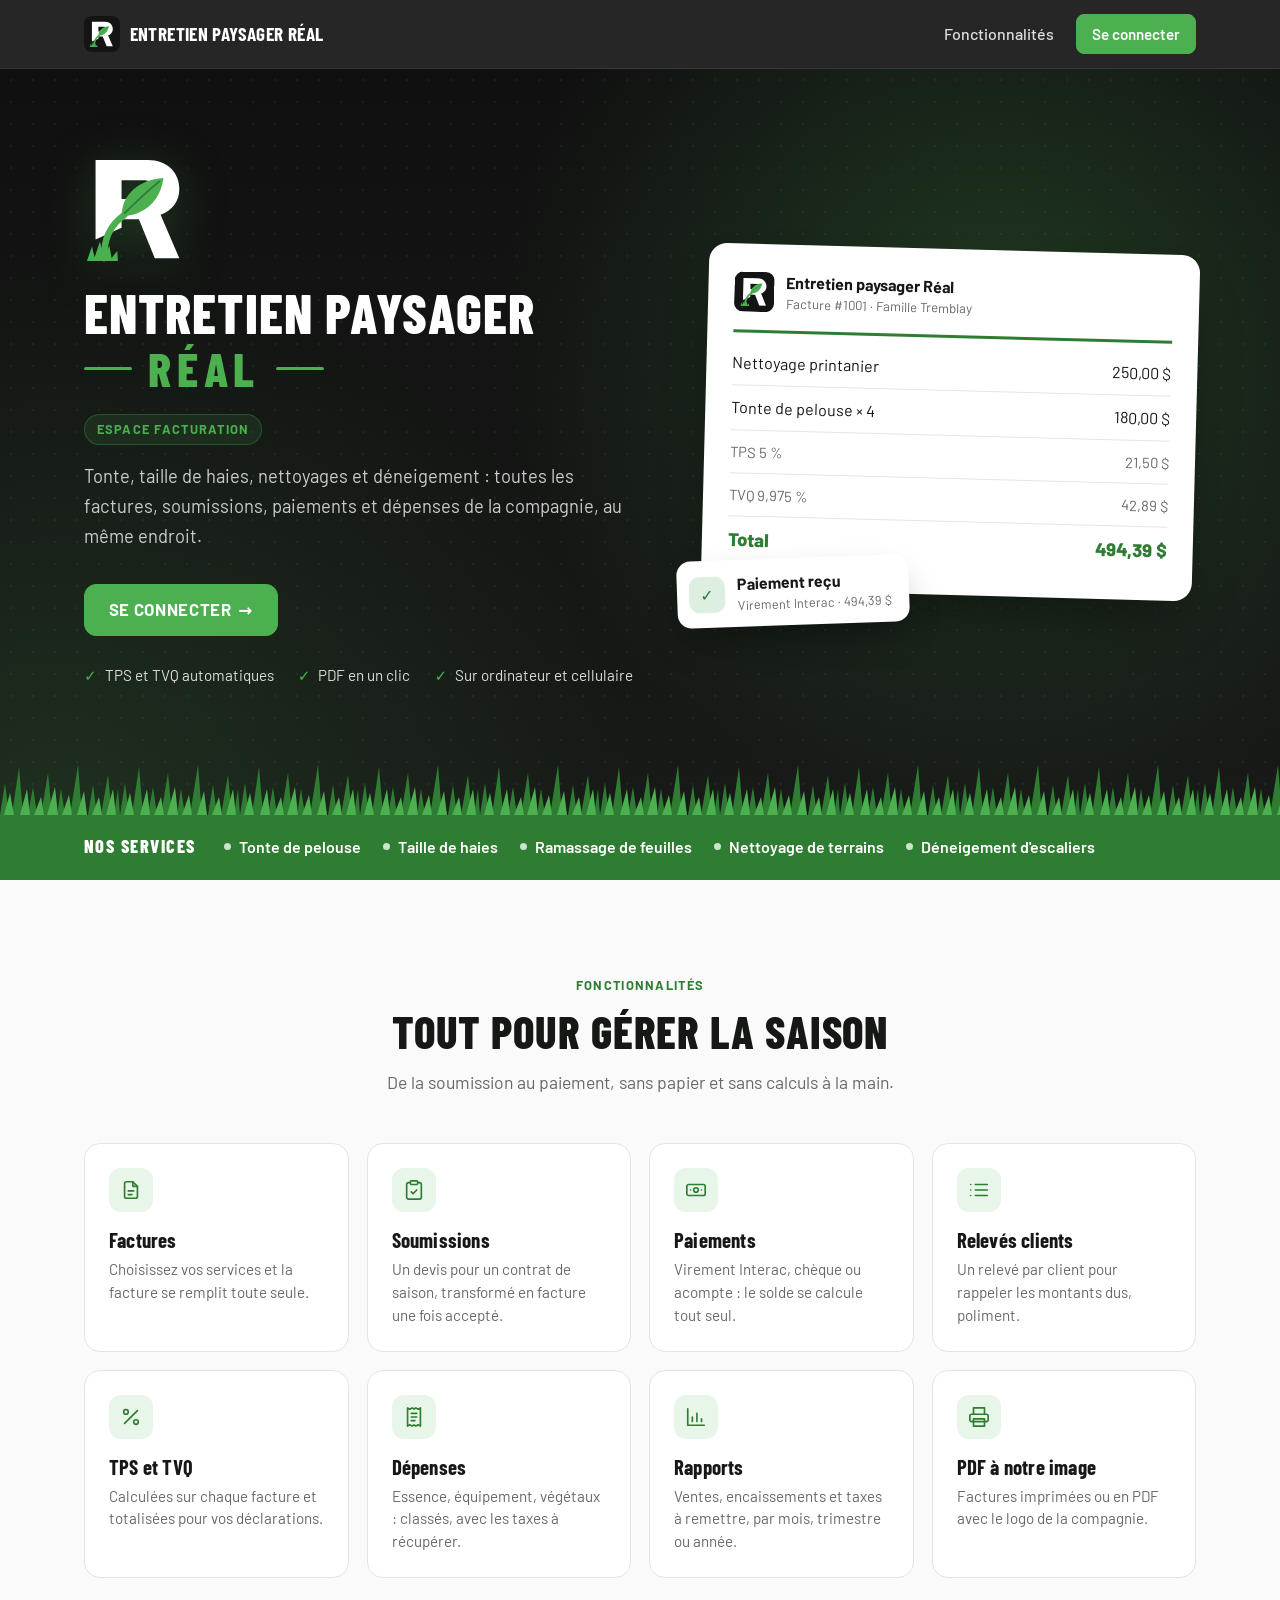
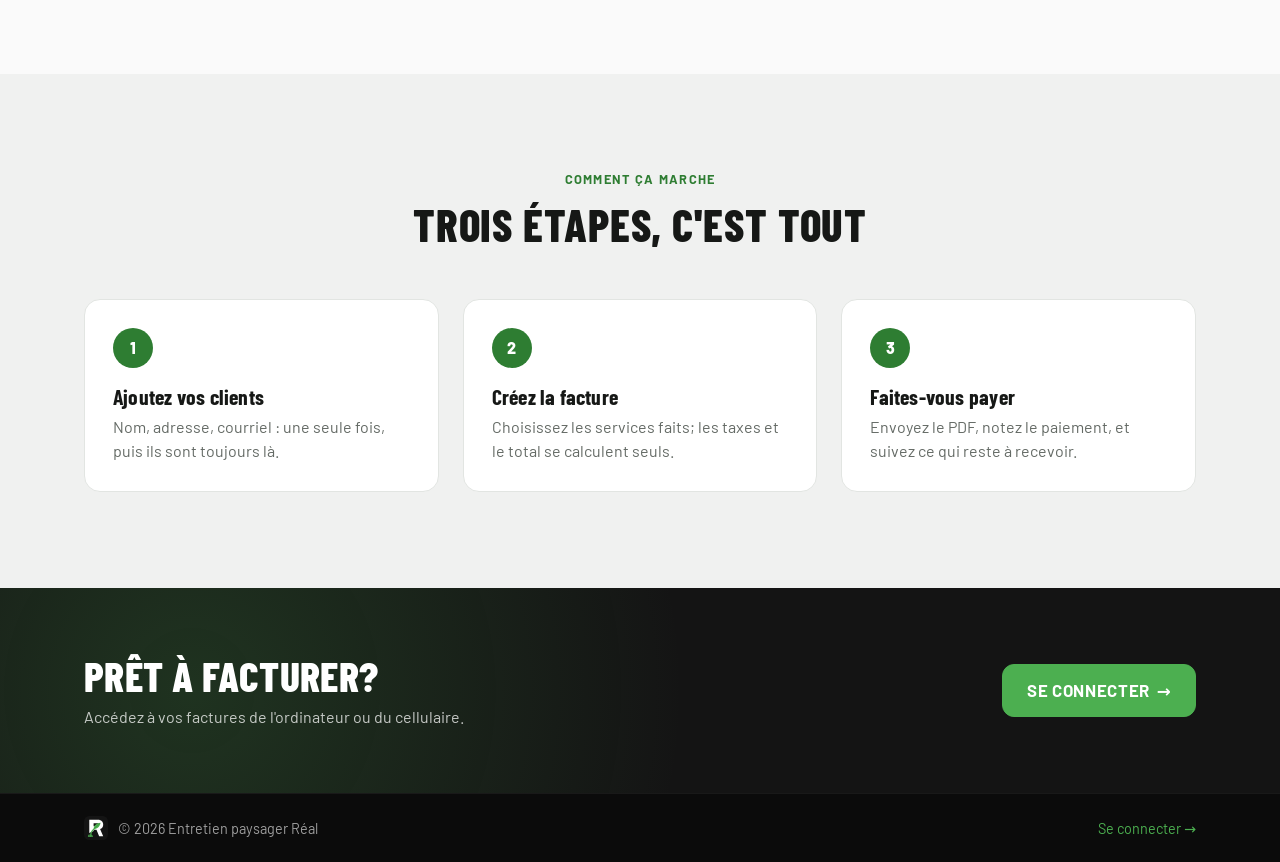
==== commit 881ecb86: "Accueil : gazon, texture et bandeau « Nos services » - Gazon vert au bas de la section noire, textur" ====
--- a/index.html
+++ b/index.html
@@ -24,7 +24,7 @@
 <section class="hero">
   <div class="wrap hero-grid">
     <div class="hero-text">
-      <img class="hero-mark" src="logo.svg" alt="">
+      <img class="hero-mark" src="logo-r.svg" alt="">
       <h1 class="brand-title"><span>Entretien paysager</span><span class="real">Réal</span></h1>
       <span class="eyebrow">Espace facturation</span>
       <p class="lead">Tonte, taille de haies, nettoyages et déneigement : toutes les factures, soumissions, paiements et dépenses de la compagnie, au même endroit.</p>
@@ -51,6 +51,20 @@
         <div><strong>Paiement reçu</strong><small>Virement Interac · 494,39 $</small></div>
       </div>
     </div>
+  </div>
+  <div class="grass" aria-hidden="true"></div>
+</section>
+
+<section class="services">
+  <div class="wrap services-inner">
+    <span class="services-label">Nos services</span>
+    <ul>
+      <li>Tonte de pelouse</li>
+      <li>Taille de haies</li>
+      <li>Ramassage de feuilles</li>
+      <li>Nettoyage de terrains</li>
+      <li>Déneigement d'escaliers</li>
+    </ul>
   </div>
 </section>
 
--- a/styles.css
+++ b/styles.css
@@ -57,13 +57,25 @@
 .nav-link { color: rgba(255,255,255,.85); font-weight: 500; }
 .nav-link:hover { color: var(--leaf); }
 
-.hero { position: relative; overflow: hidden; color: #fff; background: radial-gradient(circle at 80% 30%, rgba(76,175,80,.18) 0%, transparent 50%), var(--deep); }
-.hero-mark { width: 120px; height: 120px; display: block; margin: 0 0 8px -14px; }
+.hero { position: relative; overflow: hidden; color: #fff; background:
+  radial-gradient(circle at 78% 35%, rgba(76,175,80,.24) 0%, transparent 45%),
+  radial-gradient(circle at 5% 100%, rgba(76,175,80,.14) 0%, transparent 40%),
+  radial-gradient(rgba(255,255,255,.055) 1px, transparent 1.5px) 0 0 / 22px 22px,
+  linear-gradient(180deg, #101010 0%, #171a17 100%); }
+.grass { position: absolute; left: 0; right: 0; bottom: 0; height: 56px; pointer-events: none;
+  background: url("data:image/svg+xml,%3Csvg xmlns='http://www.w3.org/2000/svg' width='120' height='56' viewBox='0 0 120 56'%3E%3Cg fill='%232e7d32'%3E%3Cpath d='M0 56L5 24L9 56ZM12 56L19 8L23 56ZM28 56L33 28L37 56ZM41 56L48 14L52 56ZM57 56L61 30L65 56ZM70 56L78 6L82 56ZM88 56L93 26L97 56ZM101 56L108 16L112 56ZM114 56L118 30L120 56Z'/%3E%3C/g%3E%3Cg fill='%234caf50'%3E%3Cpath d='M4 56L10 34L14 56ZM20 56L27 30L30 56ZM34 56L41 38L44 56ZM47 56L55 28L58 56ZM62 56L69 36L72 56ZM77 56L84 32L87 56ZM92 56L99 38L102 56ZM106 56L113 30L116 56Z'/%3E%3C/g%3E%3C/svg%3E") repeat-x left bottom / 120px 56px; }
+.services { background: #2e7d32; color: #fff; }
+.services-inner { display: flex; align-items: center; gap: 12px 28px; flex-wrap: wrap; padding-top: 18px; padding-bottom: 20px; }
+.services-label { font-family: "Barlow Condensed", "Barlow", sans-serif; font-weight: 800; text-transform: uppercase; letter-spacing: .08em; font-size: 1.15rem; }
+.services ul { list-style: none; display: flex; flex-wrap: wrap; gap: 8px 22px; padding: 0; margin: 0; font-weight: 600; }
+.services li { display: inline-flex; align-items: center; gap: 8px; }
+.services li::before { content: ""; width: 7px; height: 7px; border-radius: 99px; background: #c8e6c9; }
+.hero-mark { width: 104px; height: 107px; display: block; margin: 0 0 22px; filter: drop-shadow(0 8px 24px rgba(76,175,80,.25)); }
 .brand-title { display: grid; gap: 4px; text-transform: uppercase; margin-bottom: 22px; }
 .brand-title span:first-child { font-size: clamp(2.2rem, 4.6vw, 3.4rem); font-weight: 800; letter-spacing: .02em; line-height: 1; }
 .brand-title .real { display: flex; align-items: center; gap: 16px; color: var(--leaf); font-size: clamp(2rem, 4vw, 3rem); font-weight: 800; letter-spacing: .12em; line-height: 1; }
 .brand-title .real::before, .brand-title .real::after { content: ""; height: 3px; background: var(--leaf); border-radius: 2px; flex: 0 0 48px; }
-.hero-grid { position: relative; display: grid; grid-template-columns: 1.15fr 1fr; gap: 56px; align-items: center; padding-top: 88px; padding-bottom: 104px; }
+.hero-grid { position: relative; display: grid; grid-template-columns: 1.15fr 1fr; gap: 56px; align-items: center; padding-top: 88px; padding-bottom: 128px; }
 .eyebrow { display: inline-block; font-size: .8rem; font-weight: 700; text-transform: uppercase; letter-spacing: .1em; color: var(--leaf); background: rgba(76,175,80,.12); border: 1px solid rgba(76,175,80,.3); padding: .35em .9em; border-radius: 99px; margin-bottom: 16px; }
 .lead { font-size: 1.15rem; line-height: 1.65; color: rgba(255,255,255,.78); max-width: 34em; margin: 0; }
 .hero-actions { display: flex; gap: 12px; flex-wrap: wrap; margin-top: 32px; }
@@ -117,7 +129,7 @@
 }
 @media (max-width: 800px) {
   .wrap { padding: 0 16px; }
-  .hero-grid { grid-template-columns: 1fr; gap: 48px; padding-top: 48px; padding-bottom: 72px; }
+  .hero-grid { grid-template-columns: 1fr; gap: 48px; padding-top: 48px; padding-bottom: 116px; }
   .float-card { left: 8px; }
   .hero-card { transform: none; }
   .section { padding: 64px 0; }
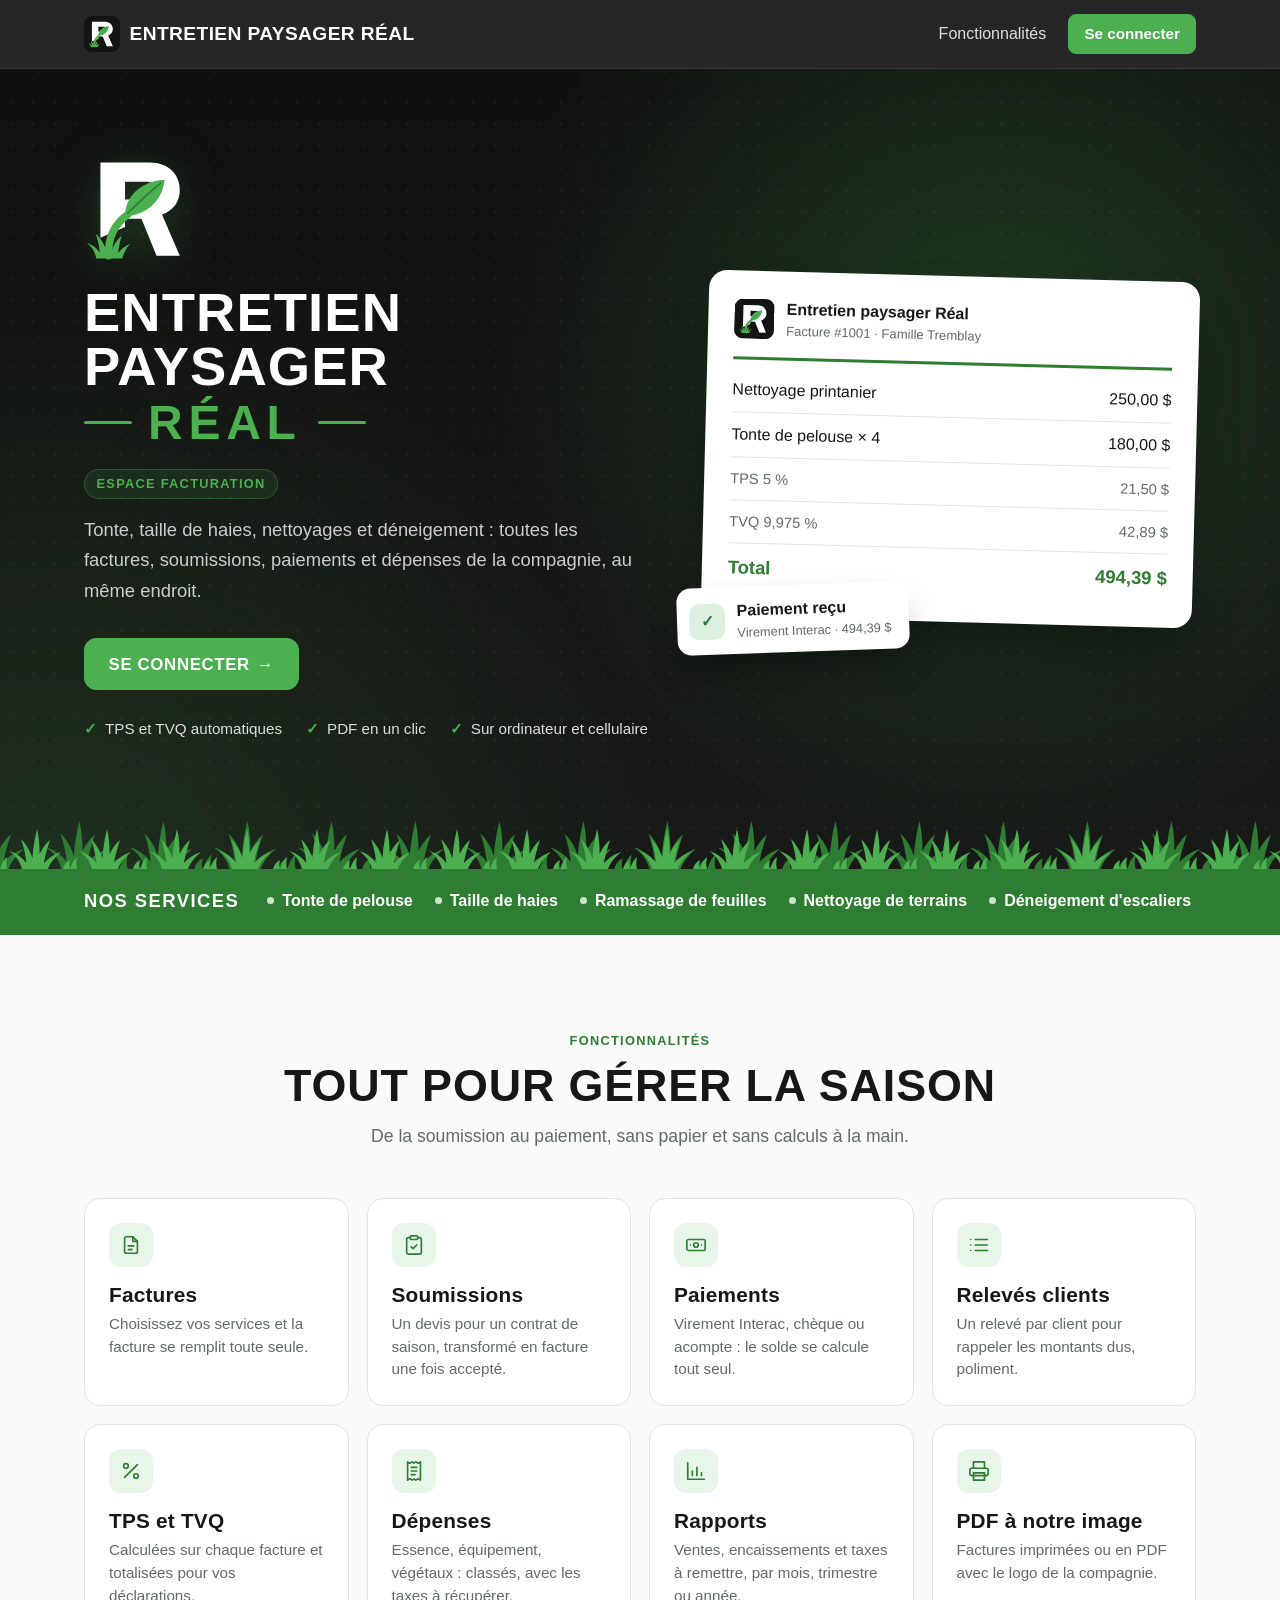
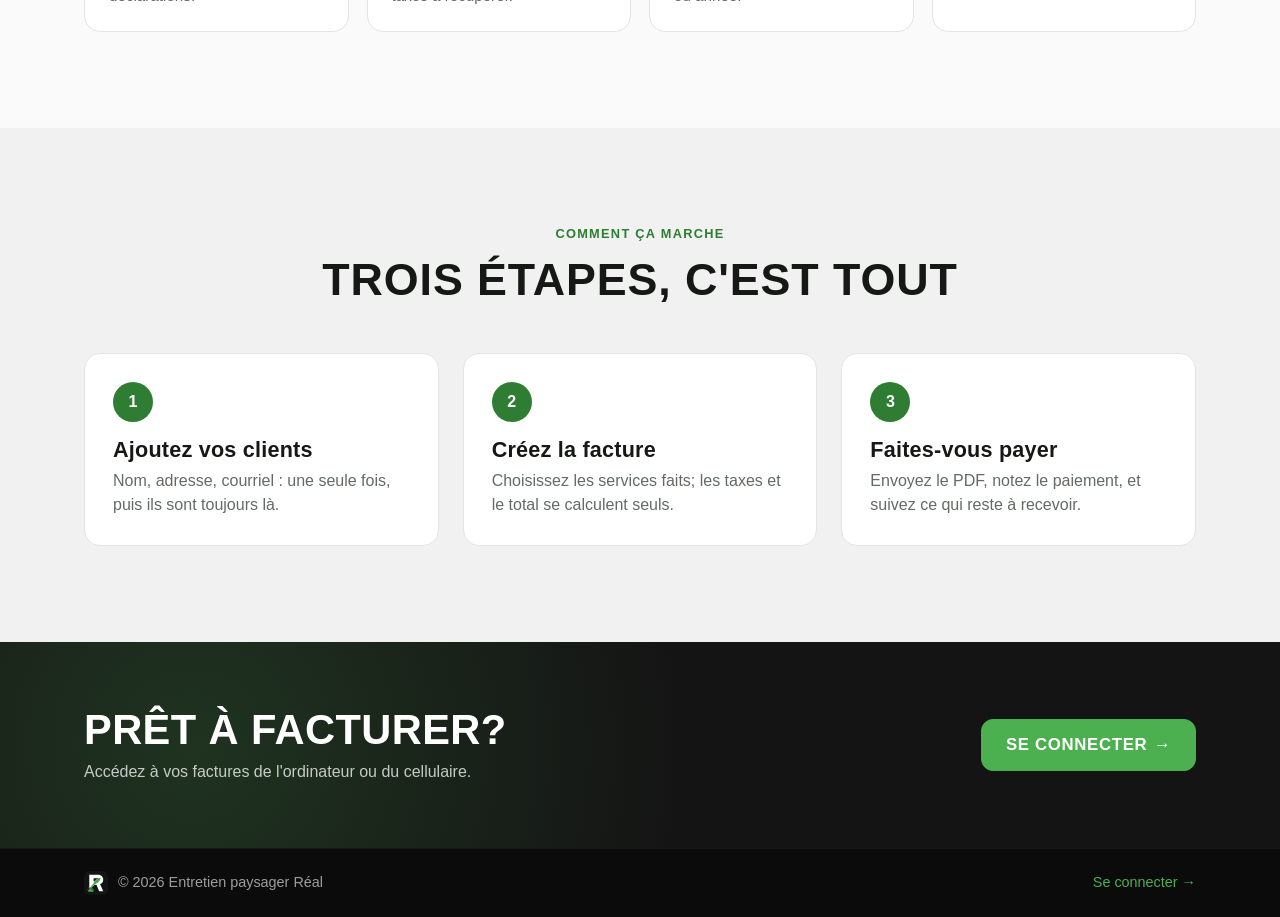
==== commit 9717cd08: "Polices du système au lieu de Google Fonts Plus aucun appel à Google : titres en police condensée dé" ====
--- a/index.html
+++ b/index.html
@@ -4,9 +4,6 @@
 <meta charset="utf-8">
 <meta name="viewport" content="width=device-width, initial-scale=1">
 <title>Entretien paysager Réal — Facturation</title>
-<link rel="preconnect" href="https://fonts.googleapis.com">
-<link rel="preconnect" href="https://fonts.gstatic.com" crossorigin>
-<link rel="stylesheet" href="https://fonts.googleapis.com/css2?family=Barlow:wght@400;500;600;700&family=Barlow+Condensed:wght@600;700;800&display=swap">
 <link rel="stylesheet" href="styles.css">
 <link rel="icon" href="logo.svg" type="image/svg+xml">
 </head>
--- a/styles.css
+++ b/styles.css
@@ -12,15 +12,17 @@
   --ok: #2c7a3f;
   --warn: #a8670b;
   --radius: 10px;
-  font-family: "Barlow", system-ui, -apple-system, "Segoe UI", Roboto, sans-serif;
+  --font-body: -apple-system, BlinkMacSystemFont, "Segoe UI", Roboto, "Helvetica Neue", Arial, sans-serif;
+  --font-display: "Avenir Next Condensed", "Bahnschrift Condensed", "Roboto Condensed", "Arial Narrow", sans-serif-condensed, "Helvetica Neue", Arial, sans-serif;
+  font-family: var(--font-body);
   color: var(--ink);
 }
 * { box-sizing: border-box; }
 [hidden] { display: none !important; }
 body { margin: 0; background: var(--bg); color: var(--ink); line-height: 1.5; }
 a { color: var(--brand); text-decoration: none; }
-h1, h2, h3 { line-height: 1.15; margin: 0 0 .5em; font-family: "Barlow Condensed", "Barlow", system-ui, sans-serif; font-weight: 700; letter-spacing: .01em; }
-.logo { font-family: "Barlow Condensed", "Barlow", system-ui, sans-serif; text-transform: uppercase; letter-spacing: .02em; }
+h1, h2, h3 { line-height: 1.15; margin: 0 0 .5em; font-family: var(--font-display); font-stretch: condensed; font-weight: 700; letter-spacing: .01em; }
+.logo { font-family: var(--font-display); font-stretch: condensed; text-transform: uppercase; letter-spacing: .02em; }
 
 .btn { display: inline-flex; align-items: center; gap: .4em; border: 1px solid var(--line); background: var(--surface); color: var(--ink); padding: .5em 1em; border-radius: 8px; cursor: pointer; font: inherit; font-size: .95rem; }
 .btn:hover { border-color: var(--brand); }
@@ -62,11 +64,11 @@
   radial-gradient(circle at 5% 100%, rgba(76,175,80,.14) 0%, transparent 40%),
   radial-gradient(rgba(255,255,255,.055) 1px, transparent 1.5px) 0 0 / 22px 22px,
   linear-gradient(180deg, #101010 0%, #171a17 100%); }
-.grass { position: absolute; left: 0; right: 0; bottom: 0; height: 56px; pointer-events: none;
-  background: url("data:image/svg+xml,%3Csvg xmlns='http://www.w3.org/2000/svg' width='120' height='56' viewBox='0 0 120 56'%3E%3Cg fill='%232e7d32'%3E%3Cpath d='M0 56L5 24L9 56ZM12 56L19 8L23 56ZM28 56L33 28L37 56ZM41 56L48 14L52 56ZM57 56L61 30L65 56ZM70 56L78 6L82 56ZM88 56L93 26L97 56ZM101 56L108 16L112 56ZM114 56L118 30L120 56Z'/%3E%3C/g%3E%3Cg fill='%234caf50'%3E%3Cpath d='M4 56L10 34L14 56ZM20 56L27 30L30 56ZM34 56L41 38L44 56ZM47 56L55 28L58 56ZM62 56L69 36L72 56ZM77 56L84 32L87 56ZM92 56L99 38L102 56ZM106 56L113 30L116 56Z'/%3E%3C/g%3E%3C/svg%3E") repeat-x left bottom / 120px 56px; }
+.grass { position: absolute; left: 0; right: 0; bottom: 0; height: 64px; pointer-events: none;
+  background: url("data:image/svg+xml,%3Csvg xmlns='http://www.w3.org/2000/svg' width='70' height='52' viewBox='0 0 70 52'%3E%3Cpath fill='%234caf50' d='M22 52C20 44 15 38 9 34C17 36 25 42 30 52ZM27 52C26 40 24 30 21 22C29 30 33 40 35 52ZM32 52C32 38 34 24 37 12C40 24 40 38 39 52ZM35 52C37 40 42 30 50 23C47 32 44 42 43 52ZM40 52C44 44 52 38 61 35C55 40 50 46 48 52ZM0 52C2 46 4 42 7 40C6 45 6 48 7 52ZM63 52C64 48 66 45 70 43C69 47 69 50 70 52Z'/%3E%3C/svg%3E") repeat-x 0 bottom / 70px 52px, url("data:image/svg+xml,%3Csvg xmlns='http://www.w3.org/2000/svg' width='70' height='52' viewBox='0 0 70 52'%3E%3Cpath fill='%232e7d32' d='M22 52C20 44 15 38 9 34C17 36 25 42 30 52ZM27 52C26 40 24 30 21 22C29 30 33 40 35 52ZM32 52C32 38 34 24 37 12C40 24 40 38 39 52ZM35 52C37 40 42 30 50 23C47 32 44 42 43 52ZM40 52C44 44 52 38 61 35C55 40 50 46 48 52ZM0 52C2 46 4 42 7 40C6 45 6 48 7 52ZM63 52C64 48 66 45 70 43C69 47 69 50 70 52Z'/%3E%3C/svg%3E") repeat-x 35px bottom / 84px 62px; }
 .services { background: #2e7d32; color: #fff; }
 .services-inner { display: flex; align-items: center; gap: 12px 28px; flex-wrap: wrap; padding-top: 18px; padding-bottom: 20px; }
-.services-label { font-family: "Barlow Condensed", "Barlow", sans-serif; font-weight: 800; text-transform: uppercase; letter-spacing: .08em; font-size: 1.15rem; }
+.services-label { font-family: var(--font-display); font-stretch: condensed; font-weight: 800; text-transform: uppercase; letter-spacing: .08em; font-size: 1.15rem; }
 .services ul { list-style: none; display: flex; flex-wrap: wrap; gap: 8px 22px; padding: 0; margin: 0; font-weight: 600; }
 .services li { display: inline-flex; align-items: center; gap: 8px; }
 .services li::before { content: ""; width: 7px; height: 7px; border-radius: 99px; background: #c8e6c9; }
@@ -145,6 +147,12 @@
 
 /* App */
 body.app { display: grid; grid-template-columns: 230px 1fr; min-height: 100vh; }
+.mobile-bar { display: none; position: sticky; top: 0; z-index: 20; align-items: center; gap: 12px; padding: 10px 16px; background: var(--black); color: #fff; }
+.mobile-bar .logo-mark { width: 32px; height: 32px; margin-left: auto; }
+.mobile-title { font-family: var(--font-display); font-stretch: condensed; font-weight: 700; font-size: 1.25rem; text-transform: uppercase; letter-spacing: .03em; }
+.menu-btn { display: grid; place-items: center; width: 42px; height: 42px; border: 1px solid rgba(255,255,255,.2); border-radius: 10px; background: transparent; color: #fff; cursor: pointer; padding: 0; }
+.menu-btn svg { width: 22px; height: 22px; fill: none; stroke: currentColor; stroke-width: 2.2; stroke-linecap: round; }
+.drawer-backdrop { position: fixed; inset: 0; z-index: 25; background: rgba(0,0,0,.5); opacity: 0; pointer-events: none; transition: opacity .25s; }
 .sidebar { background: var(--black); color: #fff; padding: 20px 14px; position: sticky; top: 0; height: 100vh; }
 .sidebar .logo { color: #fff; }
 .sidebar .sync { color: rgba(255,255,255,.55); }
@@ -153,7 +161,7 @@
 .sidebar-foot { margin-top: auto; padding-top: 16px; display: grid; gap: 8px; }
 .sync { font-size: .78rem; color: var(--muted); }
 .sync-error { color: var(--danger); }
-.auth { position: fixed; inset: 0; z-index: 10; display: grid; place-items: center; padding: 16px; overflow-y: auto; background: radial-gradient(circle at 80% 20%, rgba(76,175,80,.2) 0%, transparent 50%), var(--black); }
+.auth { position: fixed; inset: 0; z-index: 50; display: grid; place-items: center; padding: 16px; overflow-y: auto; background: radial-gradient(circle at 80% 20%, rgba(76,175,80,.2) 0%, transparent 50%), var(--black); }
 .auth[hidden] { display: none; }
 .auth-card { width: min(410px, 100%); background: var(--surface); border-radius: 20px; padding: 32px; display: grid; gap: 4px; box-shadow: 0 30px 60px -20px rgba(0,0,0,.5); }
 .auth-card .logo { margin-bottom: 18px; }
@@ -162,6 +170,7 @@
 .auth-card .btn-primary { padding: .75em 1em; border-radius: 10px; font-weight: 700; margin-top: 6px; }
 .auth-card input { padding: .65em .75em; border-radius: 10px; }
 .auth-msg { background: var(--bg); border-radius: 8px; padding: 10px 12px; font-size: .9rem; margin: 0 0 8px; }
+.show-pass { display: flex; align-items: center; gap: 2px; color: var(--ink); cursor: pointer; }
 .auth-links { display: flex; justify-content: space-between; gap: 8px; margin-top: 12px; font-size: .88rem; }
 .auth-links a { cursor: pointer; }
 .sidebar .logo { font-size: 1.05rem; line-height: 1.25; }
@@ -218,7 +227,7 @@
 
 @media print {
   body.app { display: block; background: #fff; }
-  .sidebar, .content, dialog { display: none !important; }
+  .sidebar, .content, dialog, .mobile-bar, .drawer-backdrop { display: none !important; }
   #print-area { display: block; }
   .doc { padding: 0; }
   .doc table th { -webkit-print-color-adjust: exact; print-color-adjust: exact; }
@@ -226,9 +235,12 @@
 }
 
 @media (max-width: 800px) {
-  body.app { grid-template-columns: 1fr; }
-  .sidebar { position: static; height: auto; padding: 12px 16px; min-width: 0; }
-  .sidebar nav { flex-direction: row; overflow-x: auto; margin-top: 12px; }
-  .sidebar nav a { white-space: nowrap; }
+  body.app { display: block; }
+  .mobile-bar { display: flex; }
+  .sidebar { position: fixed; top: 0; left: 0; bottom: 0; z-index: 30; width: min(280px, 82vw); height: 100%; overflow-y: auto; transform: translateX(-100%); transition: transform .25s ease; }
+  .menu-open .sidebar { transform: none; box-shadow: 8px 0 30px rgba(0,0,0,.35); }
+  .menu-open .drawer-backdrop { opacity: 1; pointer-events: auto; }
+  .menu-open { overflow: hidden; }
+  .sidebar nav a { padding: .8em .9em; font-size: 1.05rem; }
   .content { padding: 20px 16px; }
 }
